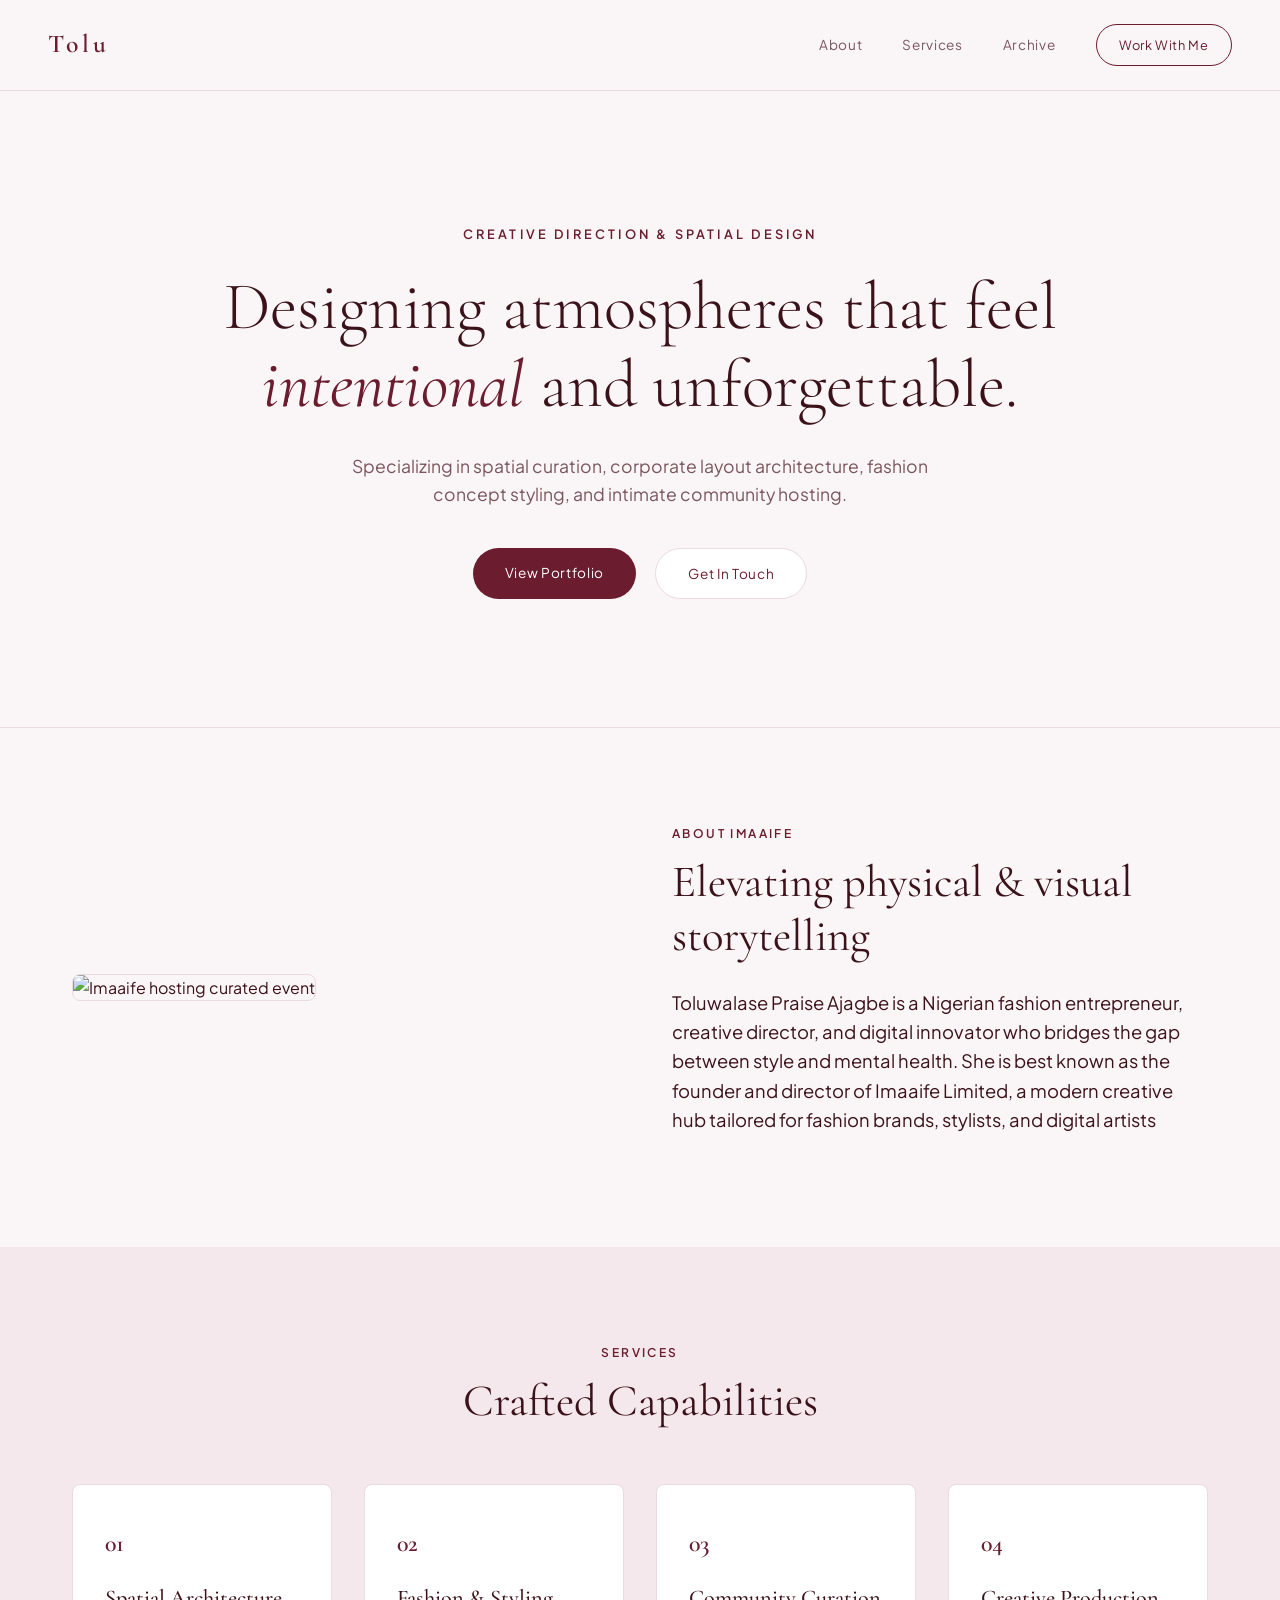
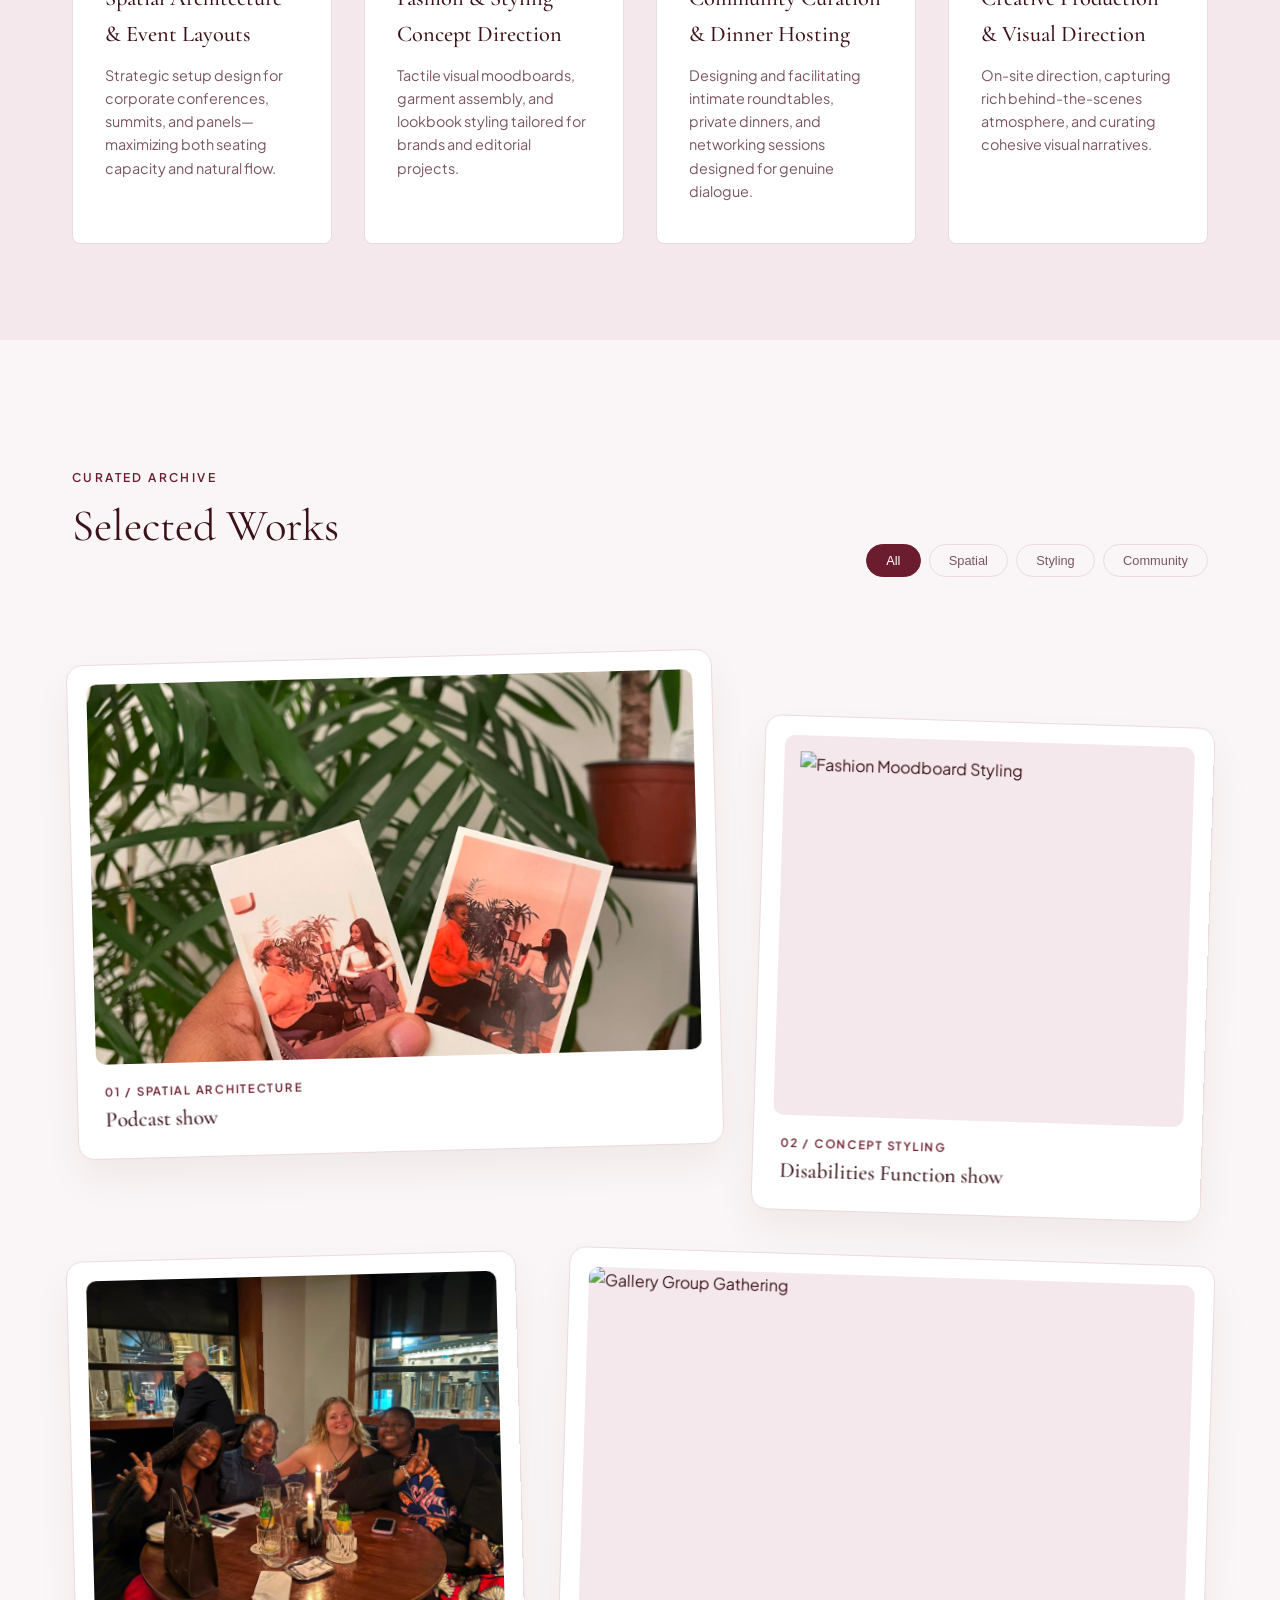
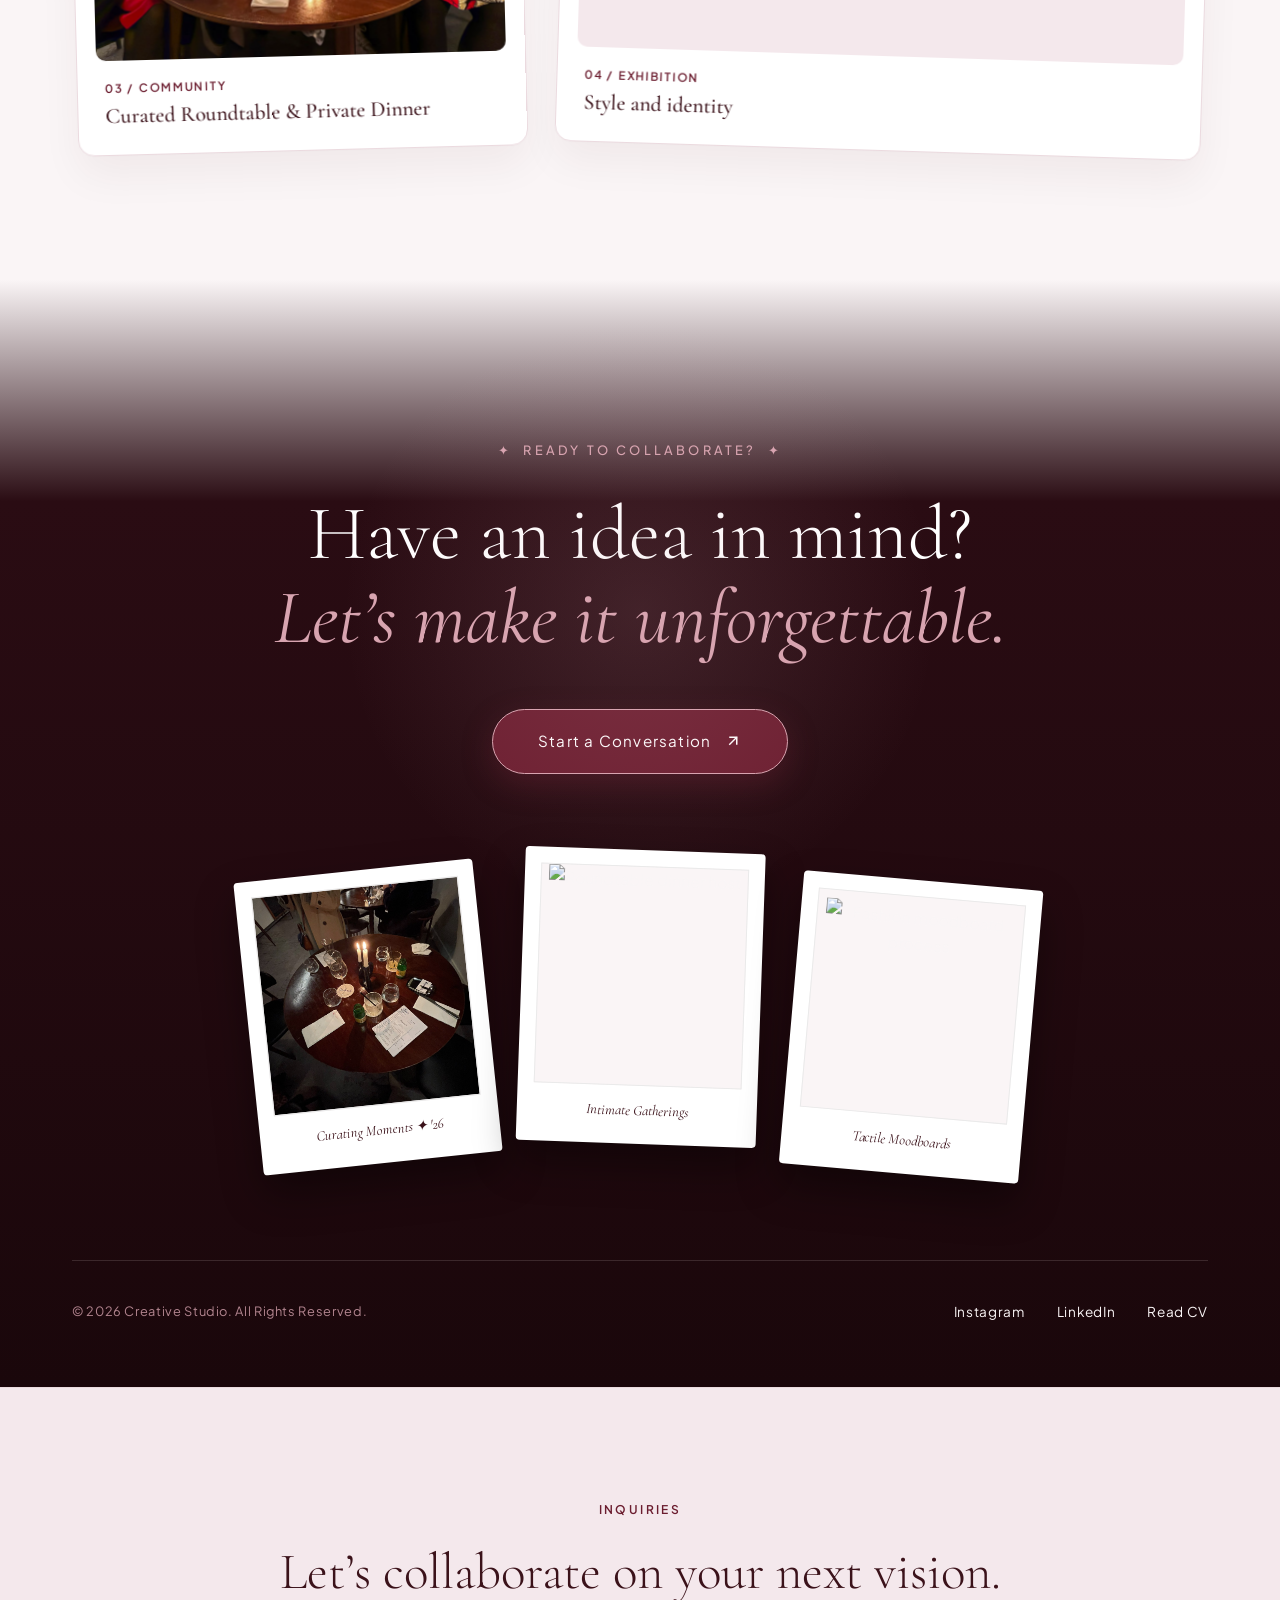
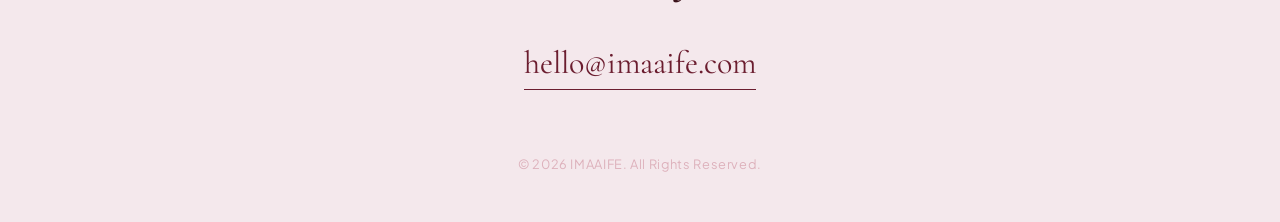
==== index.html @ 476db1e3 "Rename index.html.html to index.html" ====
<!DOCTYPE html>
<html lang="en">
<head>
  <meta charset="UTF-8">
  <meta name="viewport" content="width=device-width, initial-scale=1.0">
  <title>Tolu — Creative Direction & Spatial Experiences</title>
  <link rel="stylesheet" href="tolu.css">
  <link rel="preconnect" href="https://fonts.googleapis.com">
  <link rel="preconnect" href="https://fonts.gstatic.com" crossorigin>
  <link href="https://fonts.googleapis.com/css2?family=Cormorant+Garamond:ital,wght@0,300;0,400;0,500;0,600;1,400&family=Plus+Jakarta+Sans:wght@300;400;500;600&display=swap" rel="stylesheet">
</head>
<body>

  <!-- NAVIGATION -->
  <nav class="navbar">
    <a href="#" class="brand">Tolu</a>
    <div class="nav-right">
      <a href="#about" class="nav-link">About</a>
      <a href="#services" class="nav-link">Services</a>
      <a href="#portfolio" class="nav-link">Archive</a>
      <a href="#contact" class="nav-cta">Work With Me</a>
    </div>
  </nav>

  <!-- 1. HERO SECTION -->
  <header class="hero">
    <div class="hero-container">
      <span class="hero-subtitle">Creative Direction & Spatial Design</span>
      <h1 class="hero-title">Designing atmospheres that feel <em>intentional</em> and unforgettable.</h1>
      <p class="hero-description">Specializing in spatial curation, corporate layout architecture, fashion concept styling, and intimate community hosting.</p>
      <div class="hero-actions">
        <a href="#portfolio" class="btn-primary">View Portfolio</a>
        <a href="#contact" class="btn-secondary">Get In Touch</a>
      </div>
    </div>
  </header>

  <!-- 2. ABOUT SECTION -->
  <section class="about-section" id="about">
    <div class="container grid-2col">
      <div class="about-media">
        <div class="image-wrapper">
          <img src="AOU_0216.jpeg" alt="Imaaife hosting curated event">
        </div>
      </div>
      <div class="about-content">
        <span class="section-tag">About Imaaife</span>
        <h2 class="section-title">Elevating physical & visual storytelling</h2>
        <p class="lead-p">Toluwalase Praise Ajagbe is a Nigerian fashion entrepreneur, creative director, and digital innovator who bridges the gap between style and mental health. She is best known as the founder and director of Imaaife Limited, a modern creative hub tailored for fashion brands, stylists, and digital artists</p>

      </div>
    </div>
  </section>

  <!-- 3. SERVICES SECTION -->
  <section class="services-section" id="services">
    <div class="container">
      <span class="section-tag center">Services</span>
      <h2 class="section-title center">Crafted Capabilities</h2>
      
      <div class="services-grid">
        <div class="service-card">
          <span class="service-num">01</span>
          <h3>Spatial Architecture & Event Layouts</h3>
          <p>Strategic setup design for corporate conferences, summits, and panels—maximizing both seating capacity and natural flow.</p>
        </div>

        <div class="service-card">
          <span class="service-num">02</span>
          <h3>Fashion & Styling Concept Direction</h3>
          <p>Tactile visual moodboards, garment assembly, and lookbook styling tailored for brands and editorial projects.</p>
        </div>

        <div class="service-card">
          <span class="service-num">03</span>
          <h3>Community Curation & Dinner Hosting</h3>
          <p>Designing and facilitating intimate roundtables, private dinners, and networking sessions designed for genuine dialogue.</p>
        </div>

        <div class="service-card">
          <span class="service-num">04</span>
          <h3>Creative Production & Visual Direction</h3>
          <p>On-site direction, capturing rich behind-the-scenes atmosphere, and curating cohesive visual narratives.</p>
        </div>
      </div>
    </div>
  </section>

 <!-- 4. FLOATING EDITORIAL GALLERY SECTION -->
  <section class="portfolio-section" id="portfolio">
    <div class="container">
      <div class="portfolio-header">
        <div>
          <span class="section-tag">Curated Archive</span>
          <h2 class="section-title">Selected Works</h2>
        </div>
        <div class="filter-bar">
          <button class="filter-btn active" data-filter="all">All</button>
          <button class="filter-btn" data-filter="spatial">Spatial</button>
          <button class="filter-btn" data-filter="styling">Styling</button>
          <button class="filter-btn" data-filter="community">Community</button>
        </div>
      </div>

      <!-- Floating Gallery Layout -->
      <div class="floating-gallery">
        
        <!-- Item 1: Large Floating Card -->
        <div class="floating-item float-tilt-left" data-category="spatial">
          <div class="floating-card">
            <div class="img-wrapper">
              <img src="WhatsApp Image 2026-07-24 at 23.35.57.jpeg" alt="Spatial Design Conference">
            </div>
            <div class="floating-meta">
              <span class="item-cat">01 / Spatial Architecture</span>
              <h4>Podcast show</h4>
            </div>
          </div>
        </div>

        <!-- Item 2: Staggered Tall Floating Card -->
        <div class="floating-item float-tilt-right offset-down" data-category="styling">
          <div class="floating-card">
            <div class="img-wrapper contain-mode">
              <img src="IMG_9278 (1).png" alt="Fashion Moodboard Styling">
            </div>
            <div class="floating-meta">
              <span class="item-cat">02 / Concept Styling</span>
              <h4>Disabilities Function show</h4>
            </div>
          </div>
        </div>

        <!-- Item 3: Floating Card -->
        <div class="floating-item float-tilt-left" data-category="community">
          <div class="floating-card">
            <div class="img-wrapper">
              <img src="WhatsApp Image 2026-07-24 at 23.40.26 (3).jpeg" alt="Private Dinner Host">
            </div>
            <div class="floating-meta">
              <span class="item-cat">03 / Community</span>
              <h4>Curated Roundtable & Private Dinner</h4>
            </div>
          </div>
        </div>

        <!-- Item 4: Wide Offset Card -->
        <div class="floating-item float-tilt-right wide-item" data-category="community">
          <div class="floating-card">
            <div class="img-wrapper">
              <img src="IMG_7503.png" alt="Gallery Group Gathering">
            </div>
            <div class="floating-meta">
              <span class="item-cat">04 / Exhibition</span>
              <h4>Style and identity</h4>
            </div>
          </div>
        </div>

        

      </div>
    </div>
  </section>

  </section>

  <!-- 5. FINAL SURPRISE: DRAMATIC EDITORIAL FOOTER & INTERACTIVE SNAPSHOTS -->
  <section class="final-impact-section" id="contact">
    <div class="container">
      
      <!-- Top Decorative Tag -->
      <div class="final-tag">
        <span class="sparkle">✦</span> Ready to Collaborate? <span class="sparkle">✦</span>
      </div>

      <!-- Giant Editorial Headline -->
      <h2 class="final-headline">
        Have an idea in mind? <br>
        <em>Let’s make it unforgettable.</em>
      </h2>

      <!-- Magnetic CTA Button -->
      <div class="cta-wrapper">
        <a href="mailto:imaaife.com" class="btn-magnetic">
          <span>Start a Conversation</span>
          <svg width="18" height="18" viewBox="0 0 24 24" fill="none" stroke="currentColor" stroke-width="2">
            <line x1="7" y1="17" x2="17" y2="7"></line>
            <polyline points="7 7 17 7 17 17"></polyline>
          </svg>
        </a>
      </div>

      <!-- Floating Polaroid Strip Visuals -->
      <div class="polaroid-strip">
        
        <div class="polaroid-card tilt-left">
          <div class="polaroid-img">
            <img src="WhatsApp Image 2026-07-24 at 23.40.26.jpeg" alt="Behind the scenes gallery">
          </div>
          <p class="polaroid-caption">Curating Moments ✦ '26</p>
        </div>

        <div class="polaroid-card tilt-center float-offset">
          <div class="polaroid-img">
            <img src="WhatsApp Image 2026-07-24 at 23.40.26 (4).jpeg" alt="Roundtable dinner host">
          </div>
          <p class="polaroid-caption">Intimate Gatherings</p>
        </div>

        <div class="polaroid-card tilt-right">
          <div class="polaroid-img contain-fit">
            <img src="WhatsApp Image 2026-07-24 at 23.40.26 (1).jpeg" alt="Fashion moodboard process">
          </div>
          <p class="polaroid-caption">Tactile Moodboards</p>
        </div>

      </div>

      <!-- Footer Bottom Sub-Bar -->
      <div class="footer-bottom">
        <p class="footer-copy">&copy; 2026 Creative Studio. All Rights Reserved.</p>
        <div class="footer-links">
          <a href="#">Instagram</a>
          <a href="#">LinkedIn</a>
          <a href="#">Read CV</a>
        </div>
      </div>

    </div>
  </section>

  <!-- FOOTER -->
  <footer class="footer" id="contact">
    <div class="container footer-box">
      <span class="section-tag center">Inquiries</span>
      <h2 class="footer-title">Let’s collaborate on your next vision.</h2>
      <a href="mailto:hello@imaaife.com" class="footer-email">hello@imaaife.com</a>
      <p class="footer-copy">© 2026 IMAAIFE. All Rights Reserved.</p>
    </div>
  </footer>

  <script>
    const filterBtns = document.querySelectorAll('.filter-btn');
    const items = document.querySelectorAll('.portfolio-item');

    filterBtns.forEach(btn => {
      btn.addEventListener('click', () => {
        filterBtns.forEach(b => b.classList.remove('active'));
        btn.classList.add('active');
        const cat = btn.getAttribute('data-filter');

        items.forEach(item => {
          if (cat === 'all' || item.getAttribute('data-category') === cat) {
            item.style.display = 'block';
          } else {
            item.style.display = 'none';
          }
        });
      });
    });
  </script>
</body>
</html>
---- tolu.css ----
/* ==========================================================================
   ELEGANT EDITORIAL STYLING — BURGUNDY & PINK PALETTE
   ========================================================================== */
:root {
  --font-serif: 'Cormorant Garamond', Georgia, serif;
  --font-sans: 'Plus Jakarta Sans', -apple-system, sans-serif;

  /* Color Palette Updates */
  --bg-main: #FAF5F6;         /* Soft Creamy Blush Tint */
  --bg-card: #FFFFFF;         /* Crisp White Card Background */
  --text-dark: #3B121A;       /* Deep Burgundy-Charcoal for readable text */
  --text-muted: #7A5660;      /* Soft Rose-Grey Muted Text */
  
  --accent-burgundy: #6B1D2F;  /* Deep Rich Burgundy */
  --accent-pink: #D8A4B0;      /* Soft Elegant Rose Pink */
  --accent-pink-soft: #F4E8EC; /* Gentle Pink Highlight */
  --border-color: #EBDADF;     /* Subtle Pinkish Border */

  --transition: all 0.3s ease;
}

*, *::before, *::after {
  box-sizing: border-box;
  margin: 0;
  padding: 0;
}

html {
  scroll-behavior: smooth;
}

body {
  background-color: var(--bg-main);
  color: var(--text-dark);
  font-family: var(--font-sans);
  font-weight: 400;
  line-height: 1.6;
}

.container {
  max-width: 1200px;
  margin: 0 auto;
  padding: 0 2rem;
}

/* NAVIGATION */
.navbar {
  position: fixed;
  top: 0;
  width: 100%;
  background: rgba(250, 245, 246, 0.92);
  backdrop-filter: blur(12px);
  border-bottom: 1px solid var(--border-color);
  padding: 1.5rem 3rem;
  display: flex;
  justify-content: space-between;
  align-items: center;
  z-index: 100;
}

.brand {
  font-family: var(--font-serif);
  font-size: 1.6rem;
  font-weight: 600;
  letter-spacing: 0.15em;
  color: var(--accent-burgundy);
  text-decoration: none;
}

.nav-right {
  display: flex;
  align-items: center;
  gap: 2.5rem;
}

.nav-link {
  font-size: 0.85rem;
  color: var(--text-muted);
  text-decoration: none;
  letter-spacing: 0.05em;
  transition: var(--transition);
}

.nav-link:hover {
  color: var(--accent-burgundy);
}

.nav-cta {
  font-size: 0.8rem;
  padding: 0.6rem 1.4rem;
  border: 1px solid var(--accent-burgundy);
  border-radius: 40px;
  color: var(--accent-burgundy);
  text-decoration: none;
  letter-spacing: 0.05em;
  transition: var(--transition);
}

.nav-cta:hover {
  background: var(--accent-burgundy);
  color: #fff;
}

/* HERO SECTION */
.hero {
  padding: 14rem 2rem 8rem;
  text-align: center;
}

.hero-container {
  max-width: 850px;
  margin: 0 auto;
}

.hero-subtitle {
  font-size: 0.8rem;
  text-transform: uppercase;
  letter-spacing: 0.25em;
  color: var(--accent-burgundy);
  display: block;
  margin-bottom: 1.5rem;
  font-weight: 600;
}

.hero-title {
  font-family: var(--font-serif);
  font-size: clamp(2.5rem, 5.5vw, 4.2rem);
  font-weight: 300;
  line-height: 1.15;
  color: var(--text-dark);
  margin-bottom: 1.8rem;
}

.hero-title em {
  font-style: italic;
  font-weight: 400;
  color: var(--accent-burgundy);
}

.hero-description {
  font-size: 1.1rem;
  color: var(--text-muted);
  max-width: 600px;
  margin: 0 auto 2.5rem;
}

.hero-actions {
  display: flex;
  justify-content: center;
  gap: 1.2rem;
}

.btn-primary {
  background: var(--accent-burgundy);
  color: #fff;
  padding: 0.85rem 2rem;
  border-radius: 40px;
  text-decoration: none;
  font-size: 0.85rem;
  letter-spacing: 0.05em;
  transition: var(--transition);
}

.btn-primary:hover {
  background: #4A121F;
}

.btn-secondary {
  border: 1px solid var(--border-color);
  background: #fff;
  color: var(--accent-burgundy);
  padding: 0.85rem 2rem;
  border-radius: 40px;
  text-decoration: none;
  font-size: 0.85rem;
  letter-spacing: 0.05em;
  transition: var(--transition);
}

.btn-secondary:hover {
  border-color: var(--accent-burgundy);
}

/* ABOUT SECTION */
.about-section {
  padding: 6rem 0;
  border-top: 1px solid var(--border-color);
}

.grid-2col {
  display: grid;
  grid-template-columns: 1fr 1fr;
  gap: 4rem;
  align-items: center;
}

.image-wrapper img {
  width: 100%;
  height: 520px;
  object-fit: cover;
  border-radius: 8px;
  border: 1px solid var(--border-color);
}

.section-tag {
  font-size: 0.75rem;
  text-transform: uppercase;
  letter-spacing: 0.2em;
  color: var(--accent-burgundy);
  display: block;
  margin-bottom: 0.8rem;
  font-weight: 600;
}

.section-tag.center { text-align: center; }

.section-title {
  font-family: var(--font-serif);
  font-size: clamp(2rem, 3.5vw, 3rem);
  font-weight: 400;
  line-height: 1.2;
  margin-bottom: 1.5rem;
  color: var(--text-dark);
}

.section-title.center { text-align: center; }

.lead-p {
  font-size: 1.15rem;
  color: var(--text-dark);
  margin-bottom: 1rem;
}

.body-p {
  color: var(--text-muted);
  font-size: 0.95rem;
}

/* SERVICES SECTION */
.services-section {
  padding: 6rem 0;
  background: var(--accent-pink-soft);
}

.services-grid {
  display: grid;
  grid-template-columns: repeat(auto-fit, minmax(260px, 1fr));
  gap: 2rem;
  margin-top: 3.5rem;
}

.service-card {
  background: var(--bg-card);
  padding: 2.5rem 2rem;
  border-radius: 8px;
  border: 1px solid var(--border-color);
  transition: var(--transition);
}

.service-card:hover {
  transform: translateY(-5px);
  border-color: var(--accent-pink);
  box-shadow: 0 15px 30px rgba(107, 29, 47, 0.05);
}

.service-num {
  font-family: var(--font-serif);
  font-size: 1.5rem;
  color: var(--accent-burgundy);
  display: block;
  margin-bottom: 1rem;
  font-weight: 600;
}

.service-card h3 {
  font-family: var(--font-serif);
  font-size: 1.4rem;
  font-weight: 500;
  margin-bottom: 0.8rem;
  color: var(--text-dark);
}

.service-card p {
  font-size: 0.9rem;
  color: var(--text-muted);
}

/* PORTFOLIO SECTION */
.portfolio-section {
  padding: 7rem 0;
}

.portfolio-header {
  display: flex;
  justify-content: space-between;
  align-items: flex-end;
  margin-bottom: 3.5rem;
}

.filter-bar {
  display: flex;
  gap: 0.5rem;
}

.filter-btn {
  background: transparent;
  border: 1px solid var(--border-color);
  padding: 0.5rem 1.2rem;
  border-radius: 30px;
  font-size: 0.8rem;
  color: var(--text-muted);
  cursor: pointer;
  transition: var(--transition);
}

.filter-btn.active, .filter-btn:hover {
  background: var(--accent-burgundy);
  color: #fff;
  border-color: var(--accent-burgundy);
}

.portfolio-grid {
  display: grid;
  grid-template-columns: repeat(3, 1fr);
  gap: 2rem;
}

.portfolio-item {
  background: var(--bg-card);
  border-radius: 8px;
  overflow: hidden;
  border: 1px solid var(--border-color);
}

.item-img-box {
  width: 100%;
  height: 320px;
  overflow: hidden;
  background: #FDFDFD;
}

.item-img-box img, .item-img-box video {
  width: 100%;
  height: 100%;
  object-fit: cover;
}

.item-img-box.contain-mode img {
  object-fit: contain;
}

.item-info {
  padding: 1.5rem;
}

.item-cat {
  font-size: 0.7rem;
  text-transform: uppercase;
  letter-spacing: 0.1em;
  color: var(--accent-burgundy);
  font-weight: 600;
  display: block;
  margin-bottom: 0.3rem;
}

.item-info h4 {
  font-family: var(--font-serif);
  font-size: 1.2rem;
  font-weight: 500;
  color: var(--text-dark);
}

/* FOOTER */
.footer {
  padding: 7rem 0 3rem;
  border-top: 1px solid var(--border-color);
  background: var(--accent-pink-soft);
  text-align: center;
}

.footer-title {
  font-family: var(--font-serif);
  font-size: clamp(2rem, 4vw, 3.2rem);
  font-weight: 300;
  margin-bottom: 1.5rem;
  color: var(--text-dark);
}

.footer-email {
  font-family: var(--font-serif);
  font-size: 2rem;
  color: var(--accent-burgundy);
  text-decoration: none;
  border-bottom: 1px solid var(--accent-burgundy);
  display: inline-block;
  margin-bottom: 4rem;
}

.footer-copy {
  font-size: 0.75rem;
  color: var(--text-muted);
  letter-spacing: 0.05em;
}

@media (max-width: 900px) {
  .grid-2col { grid-template-columns: 1fr; }
  .portfolio-grid { grid-template-columns: 1fr; }
  .portfolio-header { flex-direction: column; align-items: flex-start; gap: 1.5rem; }
  .navbar { padding: 1.2rem 1.5rem; }
  .nav-right { display: none; }
}

/* ==========================================================================
   FLOATING EDITORIAL PORTFOLIO STYLING
   ========================================================================== */
.portfolio-section {
  padding: 8rem 0;
  position: relative;
  overflow: hidden;
}

.portfolio-header {
  display: flex;
  justify-content: space-between;
  align-items: flex-end;
  margin-bottom: 5rem;
}

/* Floating Gallery Layout Grid */
.floating-gallery {
  display: grid;
  grid-template-columns: repeat(12, 1fr);
  gap: 2.5rem;
  align-items: start;
}

/* Base Floating Item Positioning */
.floating-item {
  position: relative;
  transition: transform 0.6s cubic-bezier(0.16, 1, 0.3, 1), opacity 0.4s ease;
  will-change: transform;
}

/* Grid Spanning and Offset Trickery */
.floating-item:nth-child(1) { grid-column: span 7; }
.floating-item:nth-child(2) { grid-column: span 5; }
.floating-item:nth-child(3) { grid-column: span 5; }
.floating-item:nth-child(4) { grid-column: span 7; }
.floating-item:nth-child(5) { grid-column: span 6; margin-top: -3rem; }

/* Staggered Vertical Offsets for Asymmetry */
.offset-down {
  margin-top: 4rem;
}

/* Micro-Rotations for Floating Print Feel */
.float-tilt-left {
  transform: rotate(-1.5deg);
}

.float-tilt-right {
  transform: rotate(1.8deg);
}

/* Floating Card Container */
.floating-card {
  background: var(--bg-card);
  padding: 1.2rem;
  border-radius: 16px;
  border: 1px solid var(--border-color);
  box-shadow: 0 20px 40px rgba(59, 18, 26, 0.05),
              0 1px 3px rgba(0, 0, 0, 0.02);
  transition: all 0.5s cubic-bezier(0.16, 1, 0.3, 1);
}

/* Image Wrappers */
.img-wrapper {
  width: 100%;
  height: 380px;
  border-radius: 10px;
  overflow: hidden;
  position: relative;
  background: var(--accent-pink-soft);
}

.img-wrapper img, 
.img-wrapper video {
  width: 100%;
  height: 100%;
  object-fit: cover;
  transition: transform 0.8s cubic-bezier(0.16, 1, 0.3, 1);
}

.img-wrapper.contain-mode img {
  object-fit: contain;
  padding: 1rem;
}

/* Floating Item Hover Effects (The "WOW" Interaction) */
.floating-item:hover {
  z-index: 10;
  transform: rotate(0deg) translateY(-14px) scale(1.02);
}

.floating-item:hover .floating-card {
  box-shadow: 0 30px 60px rgba(107, 29, 47, 0.15),
              0 8px 20px rgba(216, 164, 176, 0.2);
  border-color: var(--accent-pink);
}

.floating-item:hover .img-wrapper img,
.floating-item:hover .img-wrapper video {
  transform: scale(1.06);
}

/* Meta Typography */
.floating-meta {
  padding: 1.2rem 0.5rem 0.4rem;
}

.item-cat {
  font-size: 0.72rem;
  text-transform: uppercase;
  letter-spacing: 0.15em;
  color: var(--accent-burgundy);
  font-weight: 600;
  display: block;
  margin-bottom: 0.3rem;
}

.floating-meta h4 {
  font-family: var(--font-serif);
  font-size: 1.35rem;
  font-weight: 500;
  color: var(--text-dark);
  line-height: 1.2;
}

/* Responsive adjustments */
@media (max-width: 900px) {
  .floating-gallery {
    grid-template-columns: 1fr;
    gap: 3rem;
  }
  .floating-item {
    grid-column: span 1 !important;
    margin-top: 0 !important;
    transform: none !important;
  }
}

/* ==========================================================================
   FINAL SECTION: DRAMATIC DARK BURGUNDY & FLOATING POLAROIDS
   ========================================================================== */
.final-impact-section {
  background: linear-gradient(180deg, var(--bg-main) 0%, #2A0C13 20%, #1A070B 100%);
  color: #FAF5F6;
  padding: 10rem 0 4rem;
  position: relative;
  overflow: hidden;
  text-align: center;
}

/* Glowing Background Accent */
.final-impact-section::before {
  content: '';
  position: absolute;
  top: 30%;
  left: 50%;
  transform: translate(-50%, -50%);
  width: 600px;
  height: 600px;
  background: radial-gradient(circle, rgba(216, 164, 176, 0.15) 0%, rgba(0,0,0,0) 70%);
  pointer-events: none;
}

.final-tag {
  font-size: 0.8rem;
  text-transform: uppercase;
  letter-spacing: 0.25em;
  color: var(--accent-pink);
  margin-bottom: 2rem;
  font-weight: 500;
}

.sparkle {
  color: var(--accent-pink);
  display: inline-block;
  margin: 0 0.4rem;
}

.final-headline {
  font-family: var(--font-serif);
  font-size: clamp(2.5rem, 6vw, 4.8rem);
  font-weight: 300;
  line-height: 1.1;
  max-width: 900px;
  margin: 0 auto 3rem;
  color: #FFF;
}

.final-headline em {
  font-style: italic;
  font-weight: 400;
  color: var(--accent-pink);
}

/* Magnetic Button Styling */
.cta-wrapper {
  margin-bottom: 6rem;
}

.btn-magnetic {
  display: inline-flex;
  align-items: center;
  gap: 0.8rem;
  background: var(--accent-burgundy);
  color: #FFF;
  padding: 1.2rem 2.8rem;
  border-radius: 50px;
  text-decoration: none;
  font-size: 0.95rem;
  letter-spacing: 0.08em;
  border: 1px solid var(--accent-pink);
  box-shadow: 0 10px 30px rgba(107, 29, 47, 0.4);
  transition: all 0.4s cubic-bezier(0.16, 1, 0.3, 1);
}

.btn-magnetic:hover {
  background: #FAF5F6;
  color: var(--accent-burgundy);
  transform: translateY(-5px) scale(1.03);
  box-shadow: 0 20px 40px rgba(216, 164, 176, 0.3);
}

.btn-magnetic svg {
  transition: transform 0.3s ease;
}

.btn-magnetic:hover svg {
  transform: translate(3px, -3px);
}

/* Floating Polaroid Strip */
.polaroid-strip {
  display: flex;
  justify-content: center;
  align-items: center;
  gap: 2rem;
  margin-bottom: 6rem;
  perspective: 1000px;
}

.polaroid-card {
  background: #FFF;
  padding: 1rem 1rem 1.4rem;
  border-radius: 4px;
  box-shadow: 0 20px 40px rgba(0, 0, 0, 0.4);
  width: 240px;
  transition: all 0.5s cubic-bezier(0.16, 1, 0.3, 1);
  cursor: pointer;
}

.polaroid-img {
  width: 100%;
  height: 220px;
  background: #FAF5F6;
  overflow: hidden;
  border: 1px solid #EAEAEA;
}

.polaroid-img img {
  width: 100%;
  height: 100%;
  object-fit: cover;
  filter: grayscale(20%);
  transition: filter 0.4s ease, transform 0.6s ease;
}

.polaroid-img.contain-fit img {
  object-fit: contain;
  padding: 0.5rem;
}

.polaroid-caption {
  font-family: var(--font-serif);
  color: #3B121A;
  font-size: 0.9rem;
  margin-top: 0.8rem;
  font-style: italic;
}

/* Asymmetrical Floating Angles */
.polaroid-card.tilt-left {
  transform: rotate(-6deg) translateY(0);
}

.polaroid-card.tilt-center {
  transform: rotate(2deg) translateY(-20px);
}

.polaroid-card.tilt-right {
  transform: rotate(5deg) translateY(10px);
}

/* Floating Hover Animation */
.polaroid-card:hover {
  transform: rotate(0deg) translateY(-25px) scale(1.1) !important;
  z-index: 10;
  box-shadow: 0 30px 60px rgba(216, 164, 176, 0.25);
}

.polaroid-card:hover .polaroid-img img {
  filter: grayscale(0%);
  transform: scale(1.05);
}

/* Footer Bottom Bar */
.footer-bottom {
  display: flex;
  justify-content: space-between;
  align-items: center;
  border-top: 1px solid rgba(235, 218, 223, 0.15);
  padding-top: 2.5rem;
}

.footer-copy {
  font-size: 0.8rem;
  color: var(--accent-pink);
  opacity: 0.8;
}

.footer-links {
  display: flex;
  gap: 2rem;
}

.footer-links a {
  color: #FAF5F6;
  text-decoration: none;
  font-size: 0.85rem;
  letter-spacing: 0.05em;
  transition: color 0.3s ease;
}

.footer-links a:hover {
  color: var(--accent-pink);
}

@media (max-width: 768px) {
  .polaroid-strip {
    flex-direction: column;
    gap: 2.5rem;
  }
  .polaroid-card {
    transform: none !important;
    width: 80%;
    max-width: 280px;
  }
  .footer-bottom {
    flex-direction: column;
    gap: 1.5rem;
  }
}
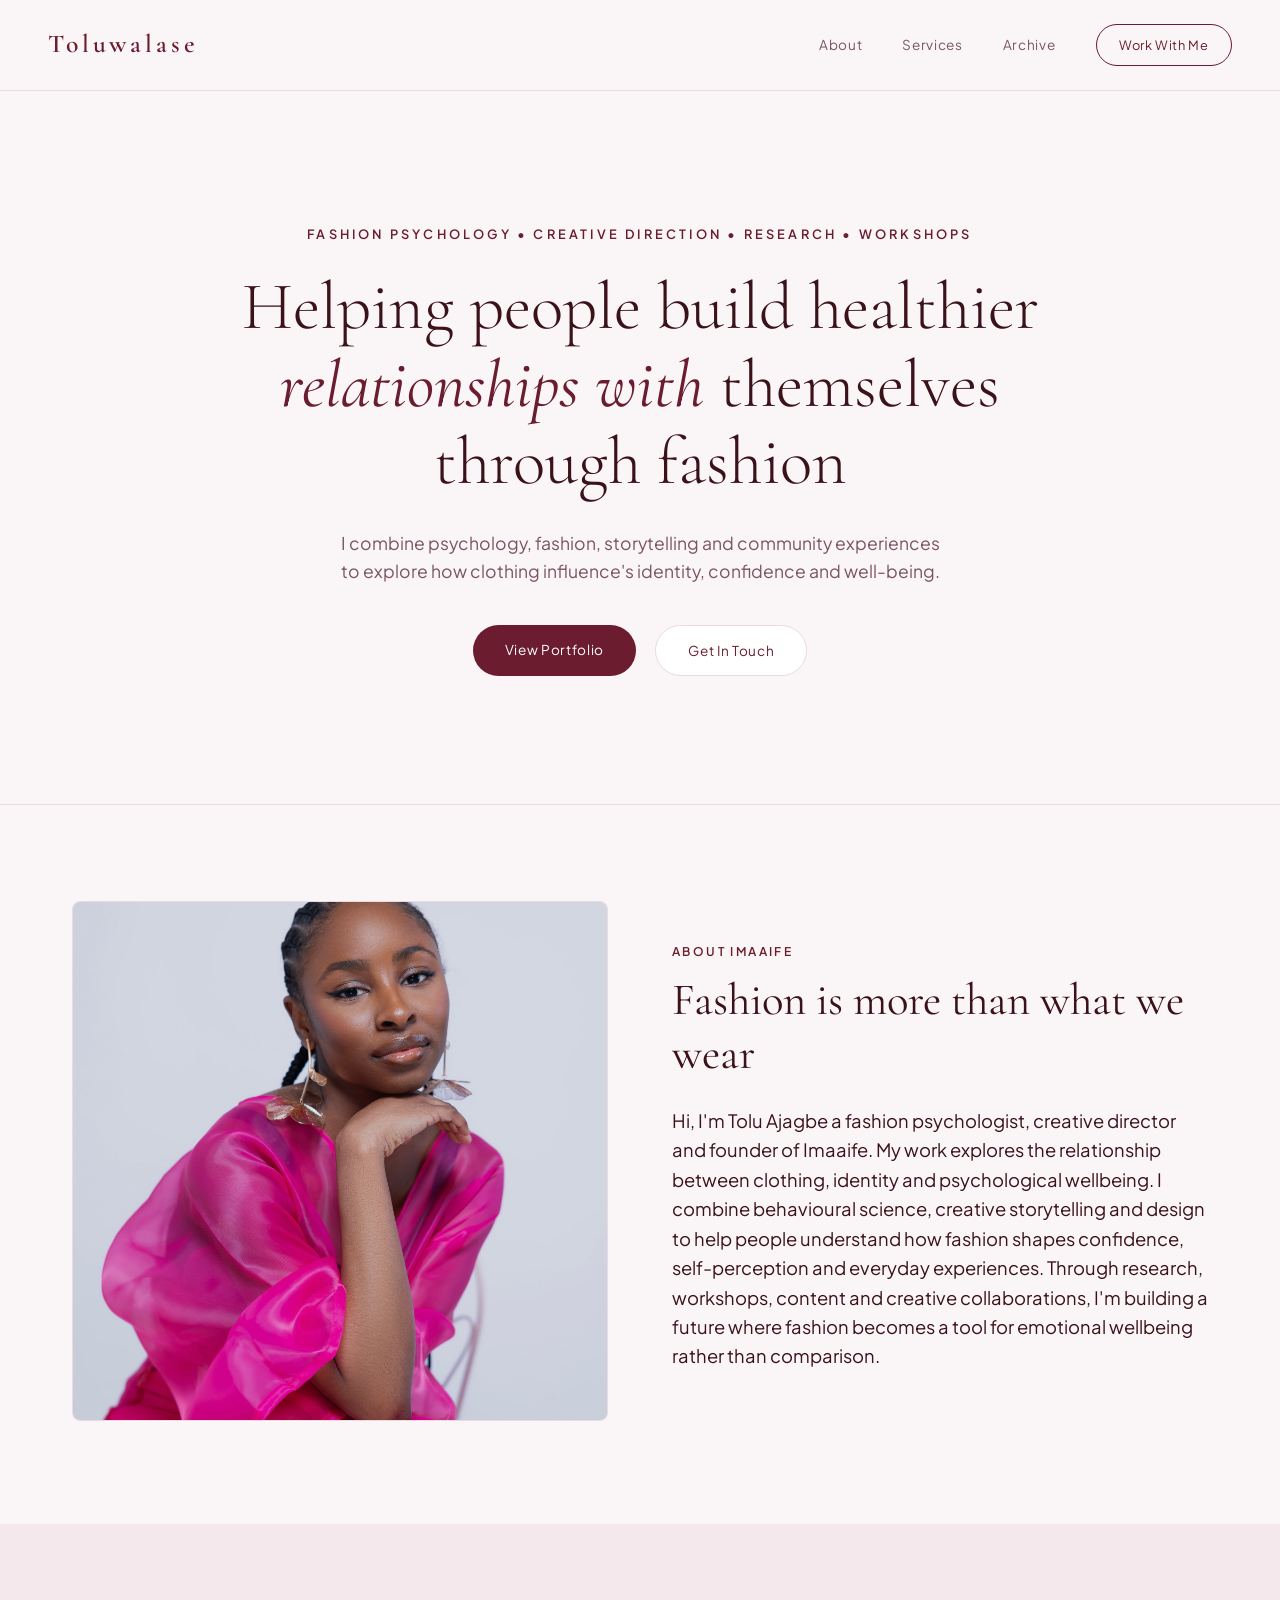
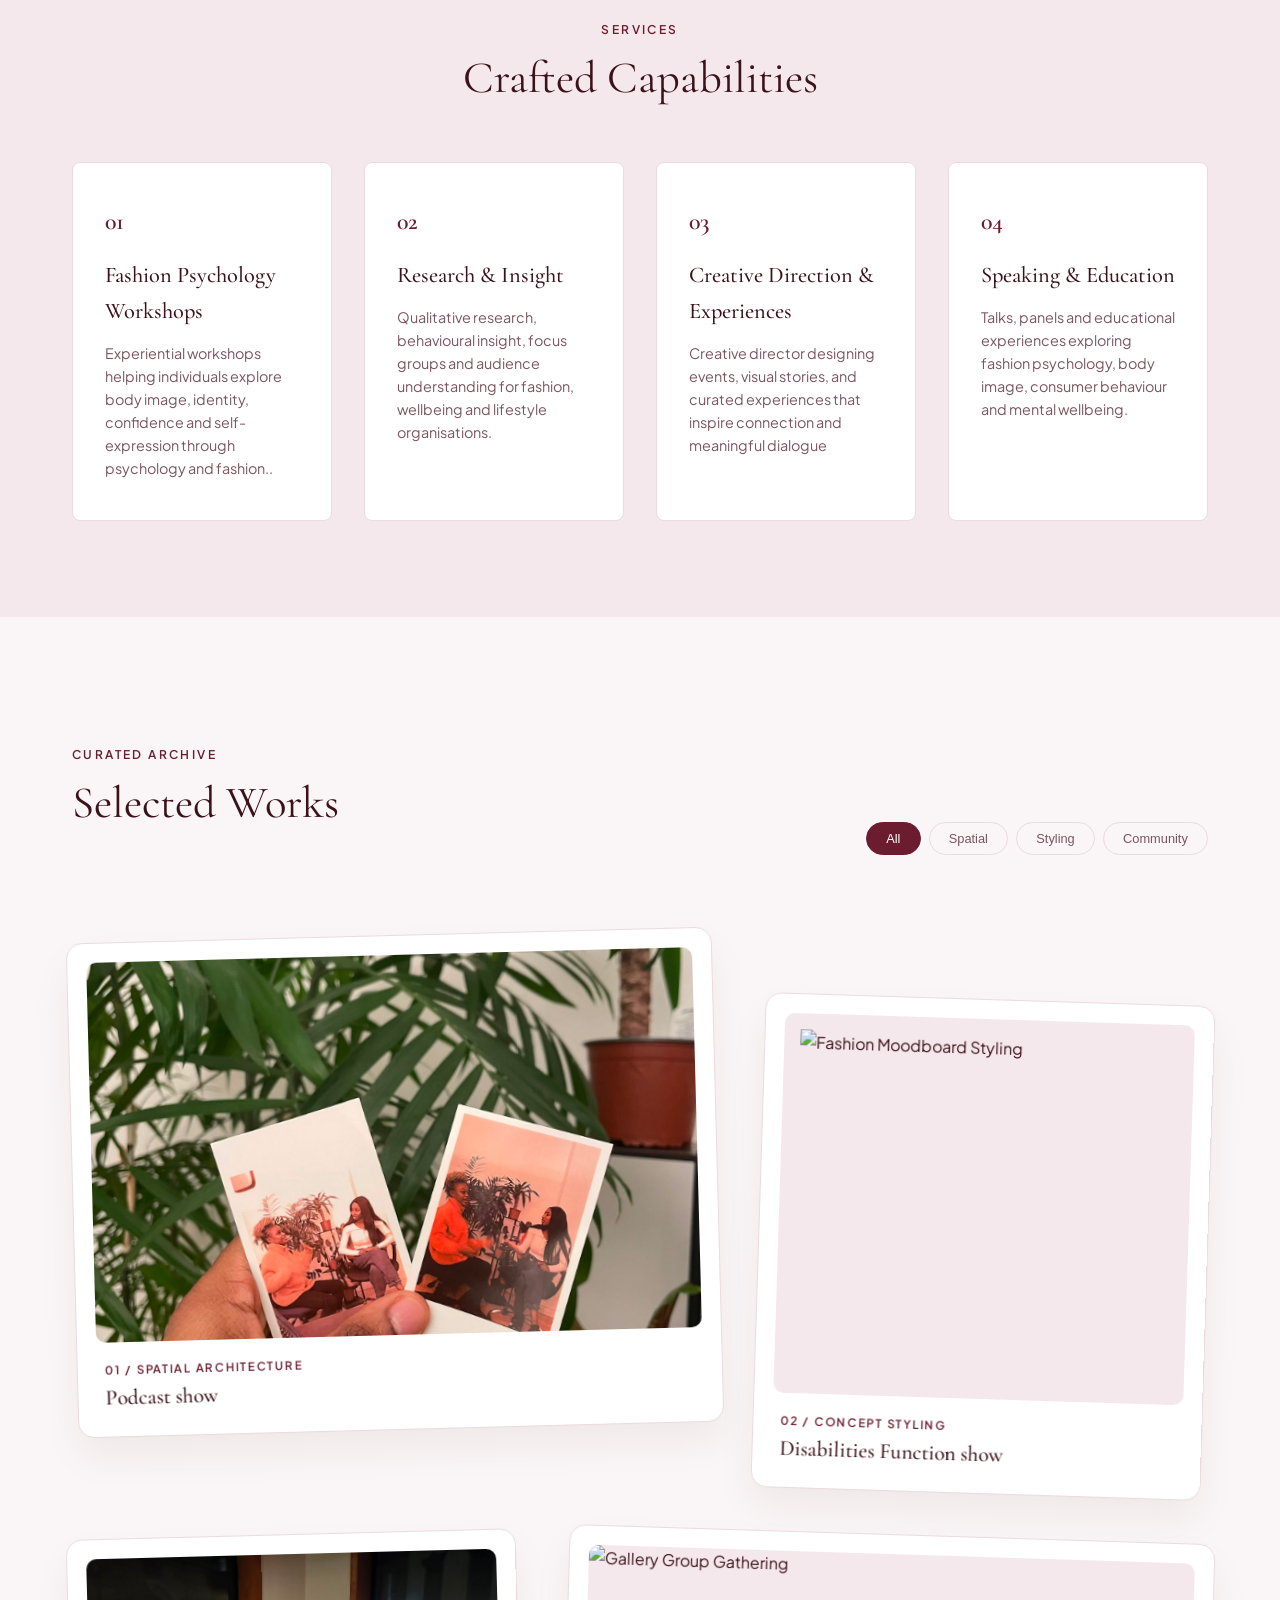
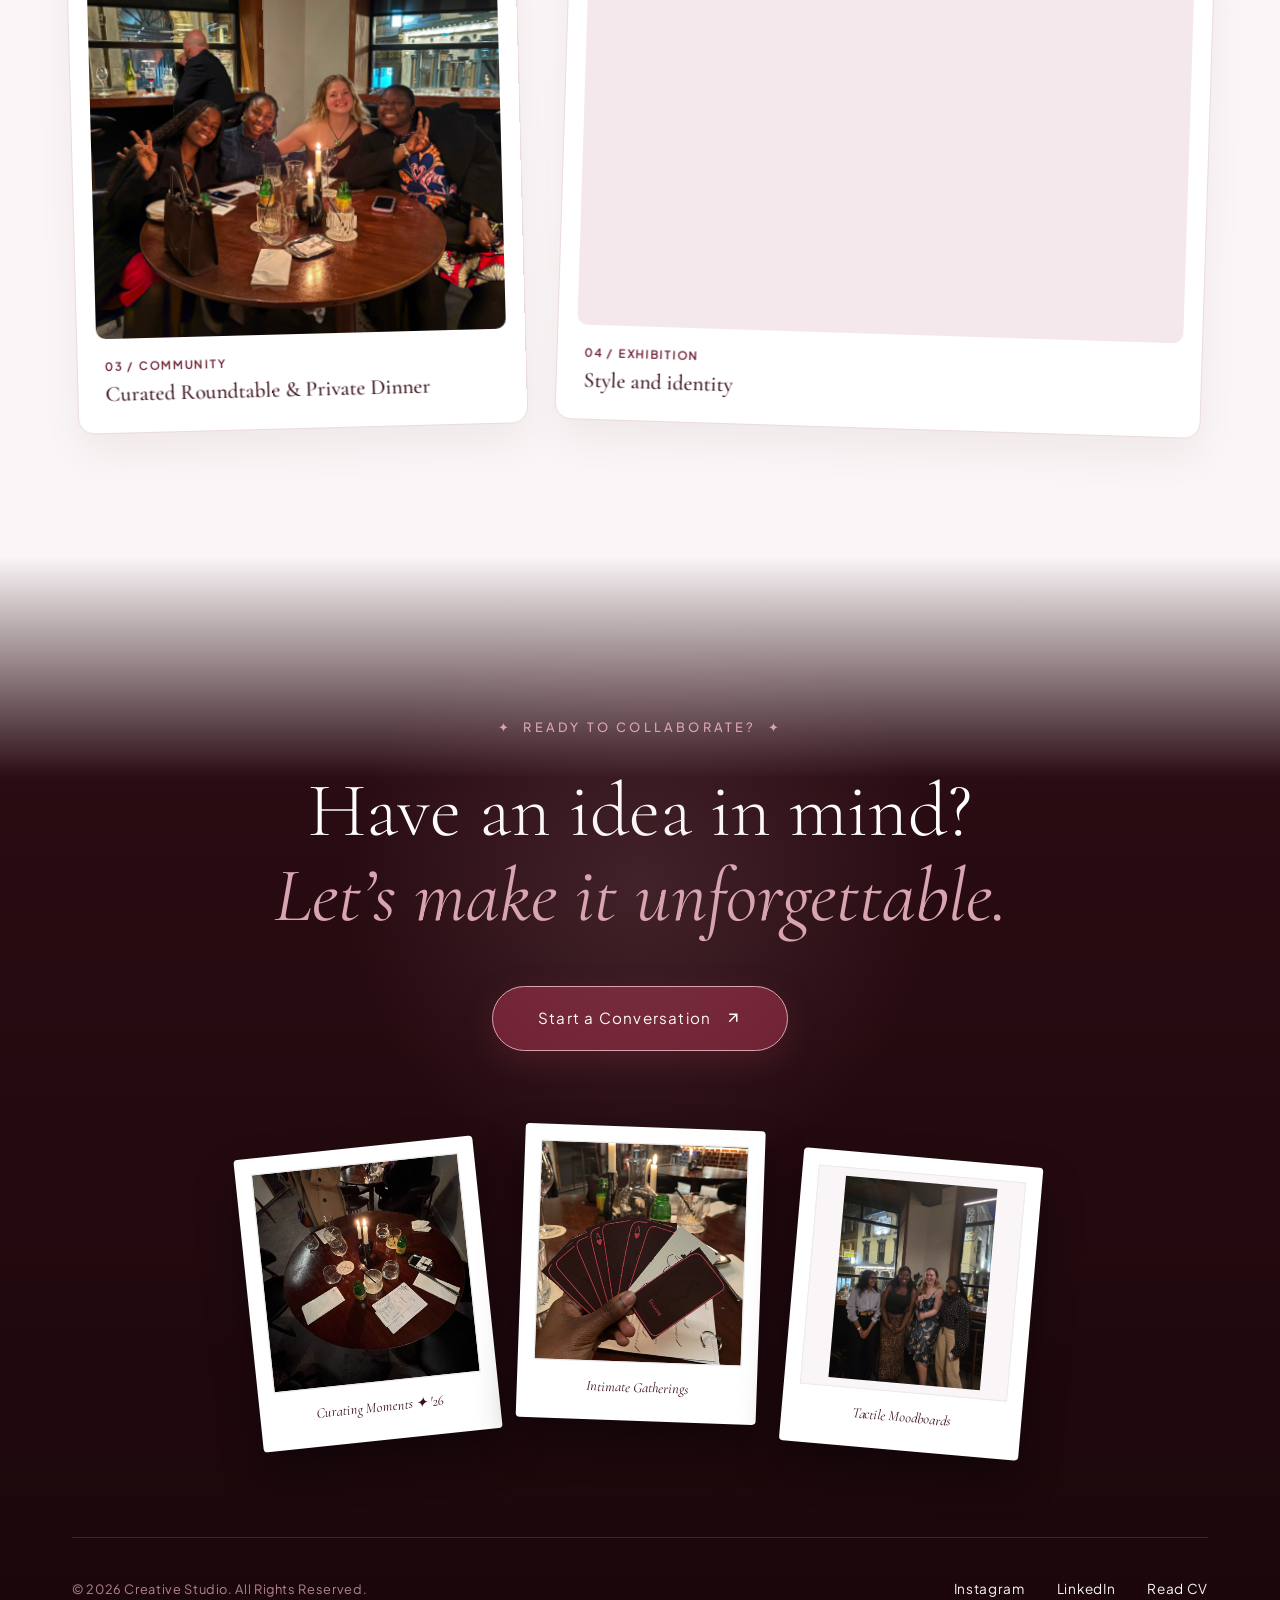
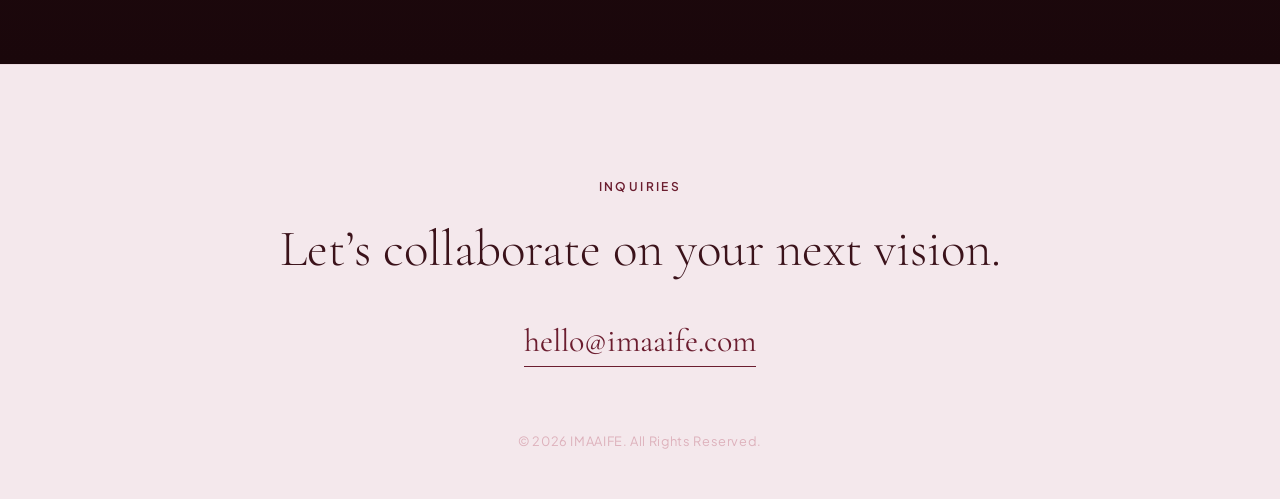
==== commit 1f12e416: "Update index.html" ====
--- a/index.html
+++ b/index.html
@@ -13,7 +13,7 @@
 
   <!-- NAVIGATION -->
   <nav class="navbar">
-    <a href="#" class="brand">Tolu</a>
+    <a href="#" class="brand">Toluwalase</a>
     <div class="nav-right">
       <a href="#about" class="nav-link">About</a>
       <a href="#services" class="nav-link">Services</a>
@@ -25,9 +25,9 @@
   <!-- 1. HERO SECTION -->
   <header class="hero">
     <div class="hero-container">
-      <span class="hero-subtitle">Creative Direction & Spatial Design</span>
-      <h1 class="hero-title">Designing atmospheres that feel <em>intentional</em> and unforgettable.</h1>
-      <p class="hero-description">Specializing in spatial curation, corporate layout architecture, fashion concept styling, and intimate community hosting.</p>
+      <span class="hero-subtitle">Fashion Psychology • Creative Direction • Research • Workshops</span>
+      <h1 class="hero-title">Helping people build healthier <em>relationships with </em> themselves through fashion</h1>
+      <p class="hero-description">I combine psychology, fashion, storytelling and community experiences to explore how clothing influence's identity, confidence and well-being.</p>
       <div class="hero-actions">
         <a href="#portfolio" class="btn-primary">View Portfolio</a>
         <a href="#contact" class="btn-secondary">Get In Touch</a>
@@ -45,9 +45,12 @@
       </div>
       <div class="about-content">
         <span class="section-tag">About Imaaife</span>
-        <h2 class="section-title">Elevating physical & visual storytelling</h2>
-        <p class="lead-p">Toluwalase Praise Ajagbe is a Nigerian fashion entrepreneur, creative director, and digital innovator who bridges the gap between style and mental health. She is best known as the founder and director of Imaaife Limited, a modern creative hub tailored for fashion brands, stylists, and digital artists</p>
-
+        <h2 class="section-title">Fashion is more than what we wear</h2>
+        <p class="lead-p">Hi, I'm Tolu Ajagbe a fashion psychologist, creative director and founder of Imaaife.
+
+My work explores the relationship between clothing, identity and psychological wellbeing. I combine behavioural science, creative storytelling and design to help people understand how fashion shapes confidence, self-perception and everyday experiences.
+
+Through research, workshops, content and creative collaborations, I'm building a future where fashion becomes a tool for emotional wellbeing rather than comparison.
       </div>
     </div>
   </section>
@@ -61,26 +64,27 @@
       <div class="services-grid">
         <div class="service-card">
           <span class="service-num">01</span>
-          <h3>Spatial Architecture & Event Layouts</h3>
-          <p>Strategic setup design for corporate conferences, summits, and panels—maximizing both seating capacity and natural flow.</p>
+          <h3>Fashion Psychology Workshops</h3>
+          <p>
+Experiential workshops helping individuals explore body image, identity, confidence and self-expression through psychology and fashion..</p>
         </div>
 
         <div class="service-card">
           <span class="service-num">02</span>
-          <h3>Fashion & Styling Concept Direction</h3>
-          <p>Tactile visual moodboards, garment assembly, and lookbook styling tailored for brands and editorial projects.</p>
+          <h3>Research & Insight</h3>
+          <p>Qualitative research, behavioural insight, focus groups and audience understanding for fashion, wellbeing and lifestyle organisations.</p>
         </div>
 
         <div class="service-card">
           <span class="service-num">03</span>
-          <h3>Community Curation & Dinner Hosting</h3>
-          <p>Designing and facilitating intimate roundtables, private dinners, and networking sessions designed for genuine dialogue.</p>
+          <h3>Creative Direction & Experiences</h3>
+    <p>Creative director designing events, visual stories, and curated experiences that inspire connection and meaningful dialogue</p>
         </div>
 
         <div class="service-card">
           <span class="service-num">04</span>
-          <h3>Creative Production & Visual Direction</h3>
-          <p>On-site direction, capturing rich behind-the-scenes atmosphere, and curating cohesive visual narratives.</p>
+          <h3>Speaking & Education</h3>
+          <p>Talks, panels and educational experiences exploring fashion psychology, body image, consumer behaviour and mental wellbeing.</p>
         </div>
       </div>
     </div>
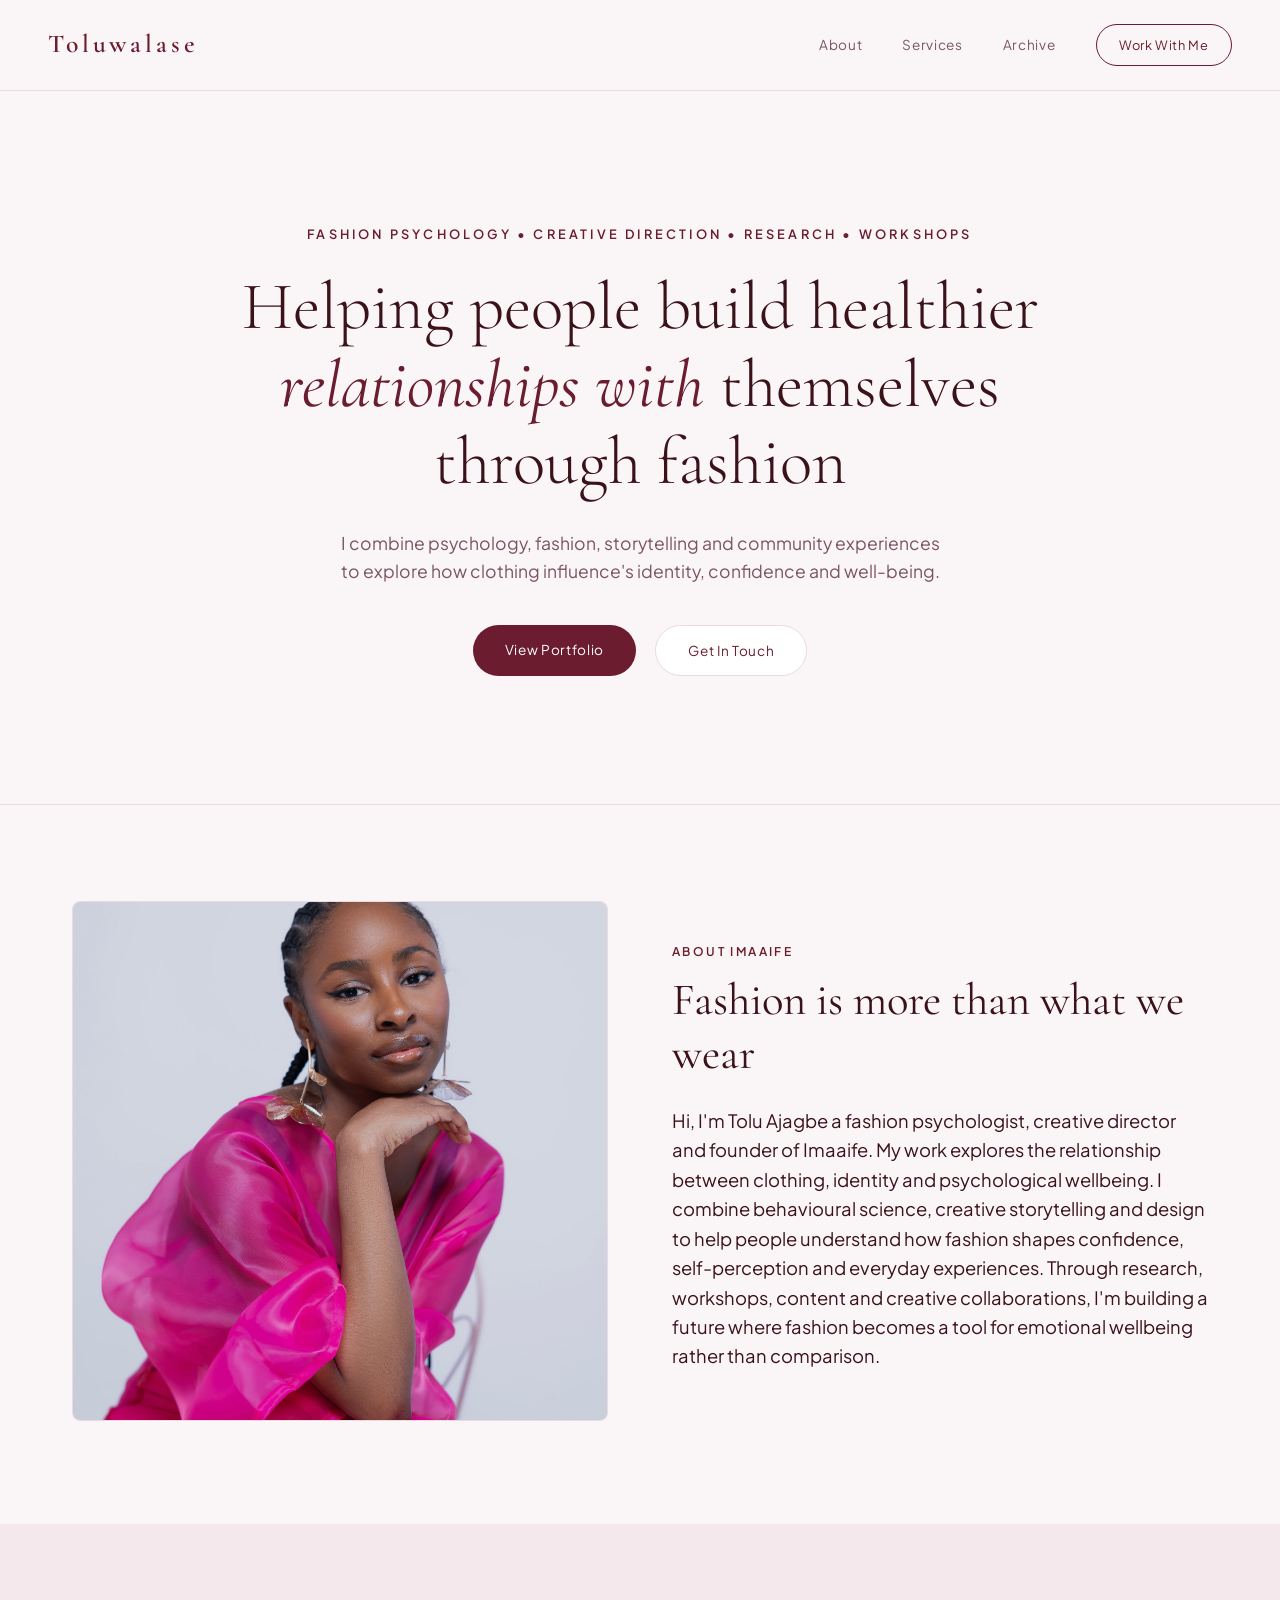
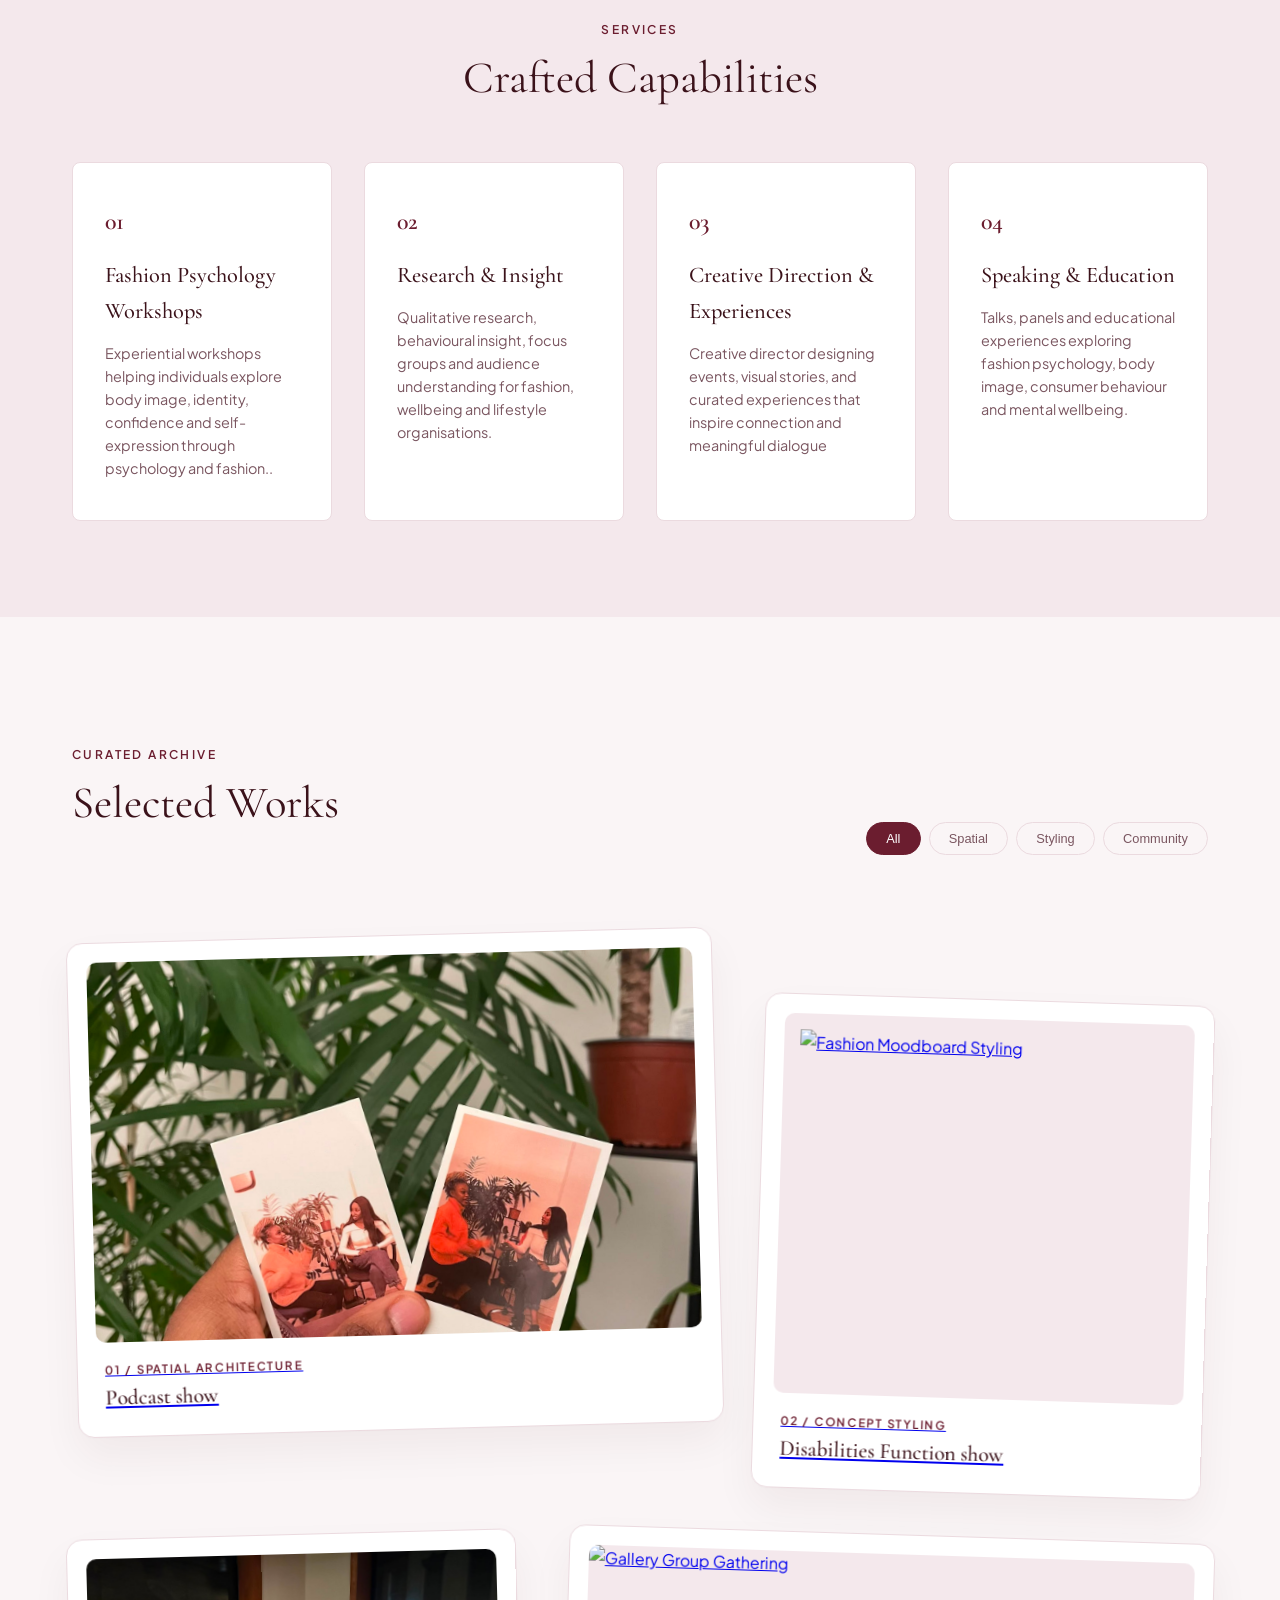
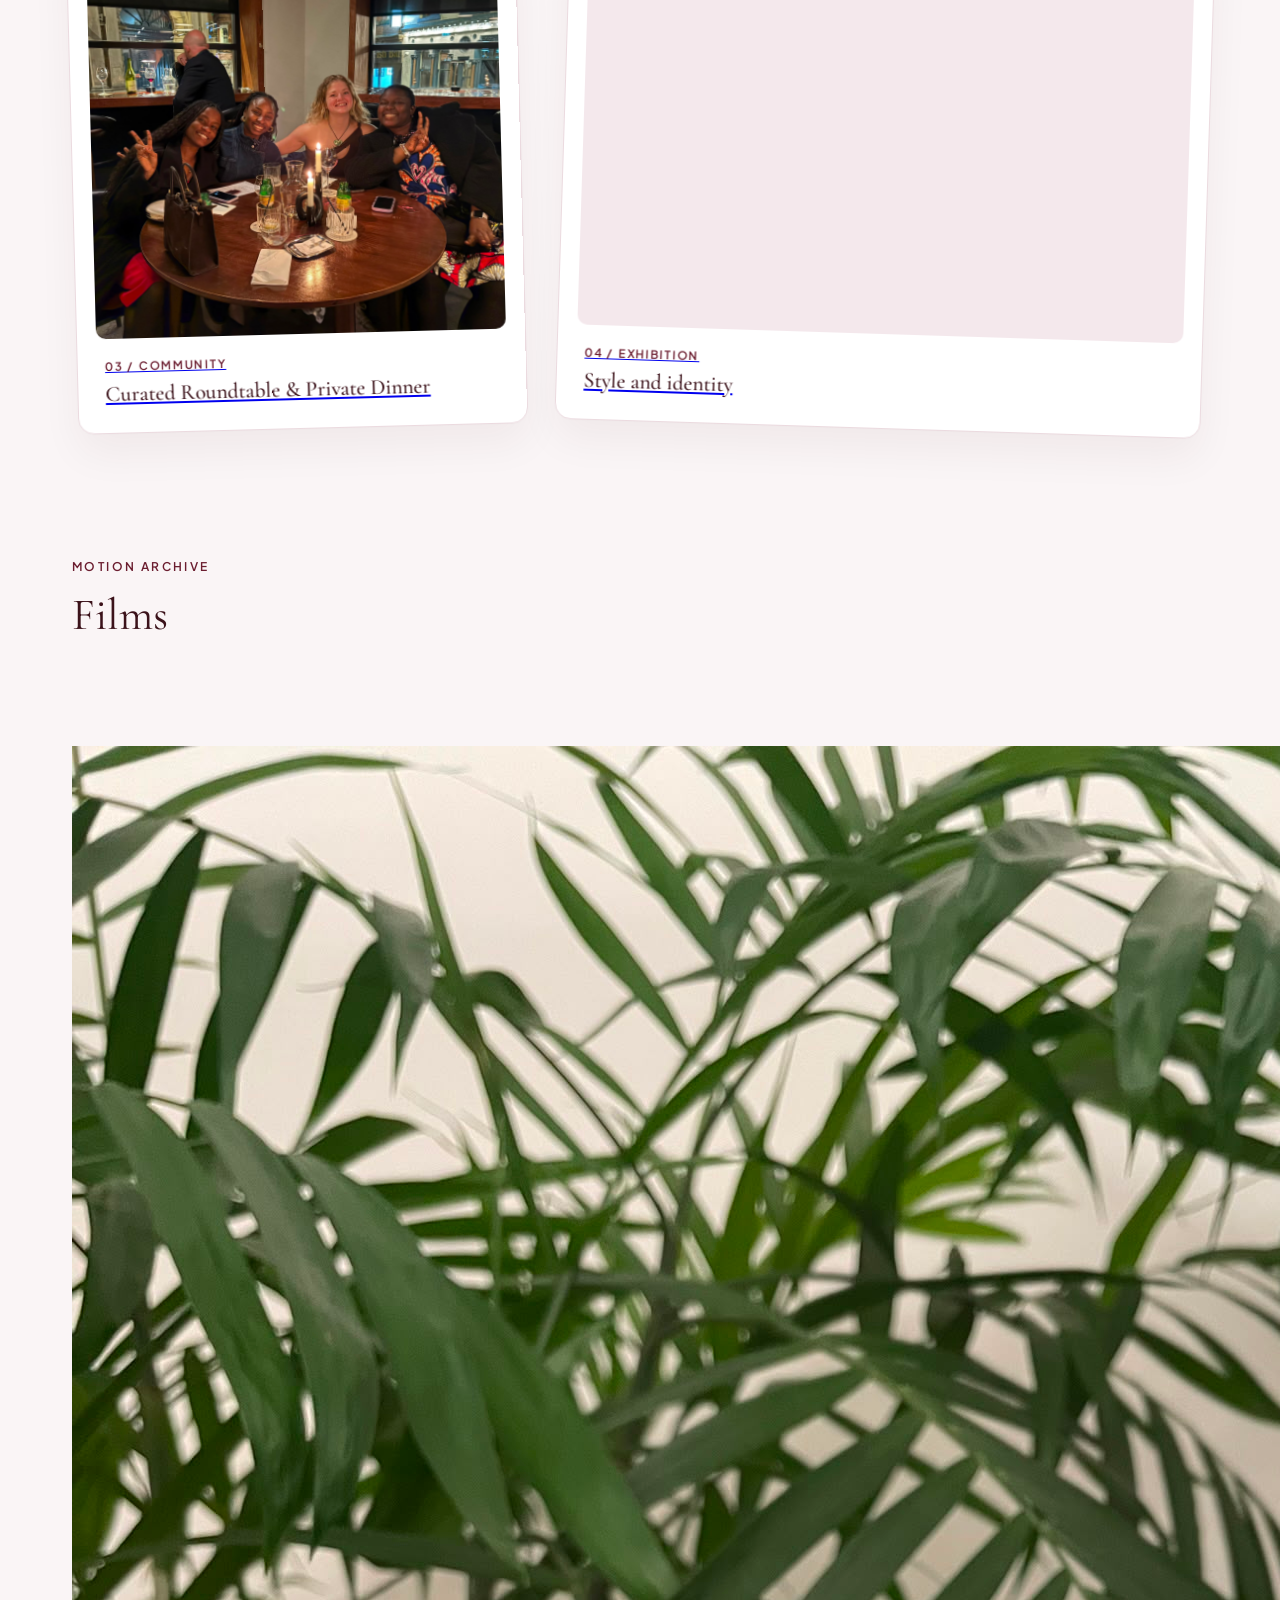
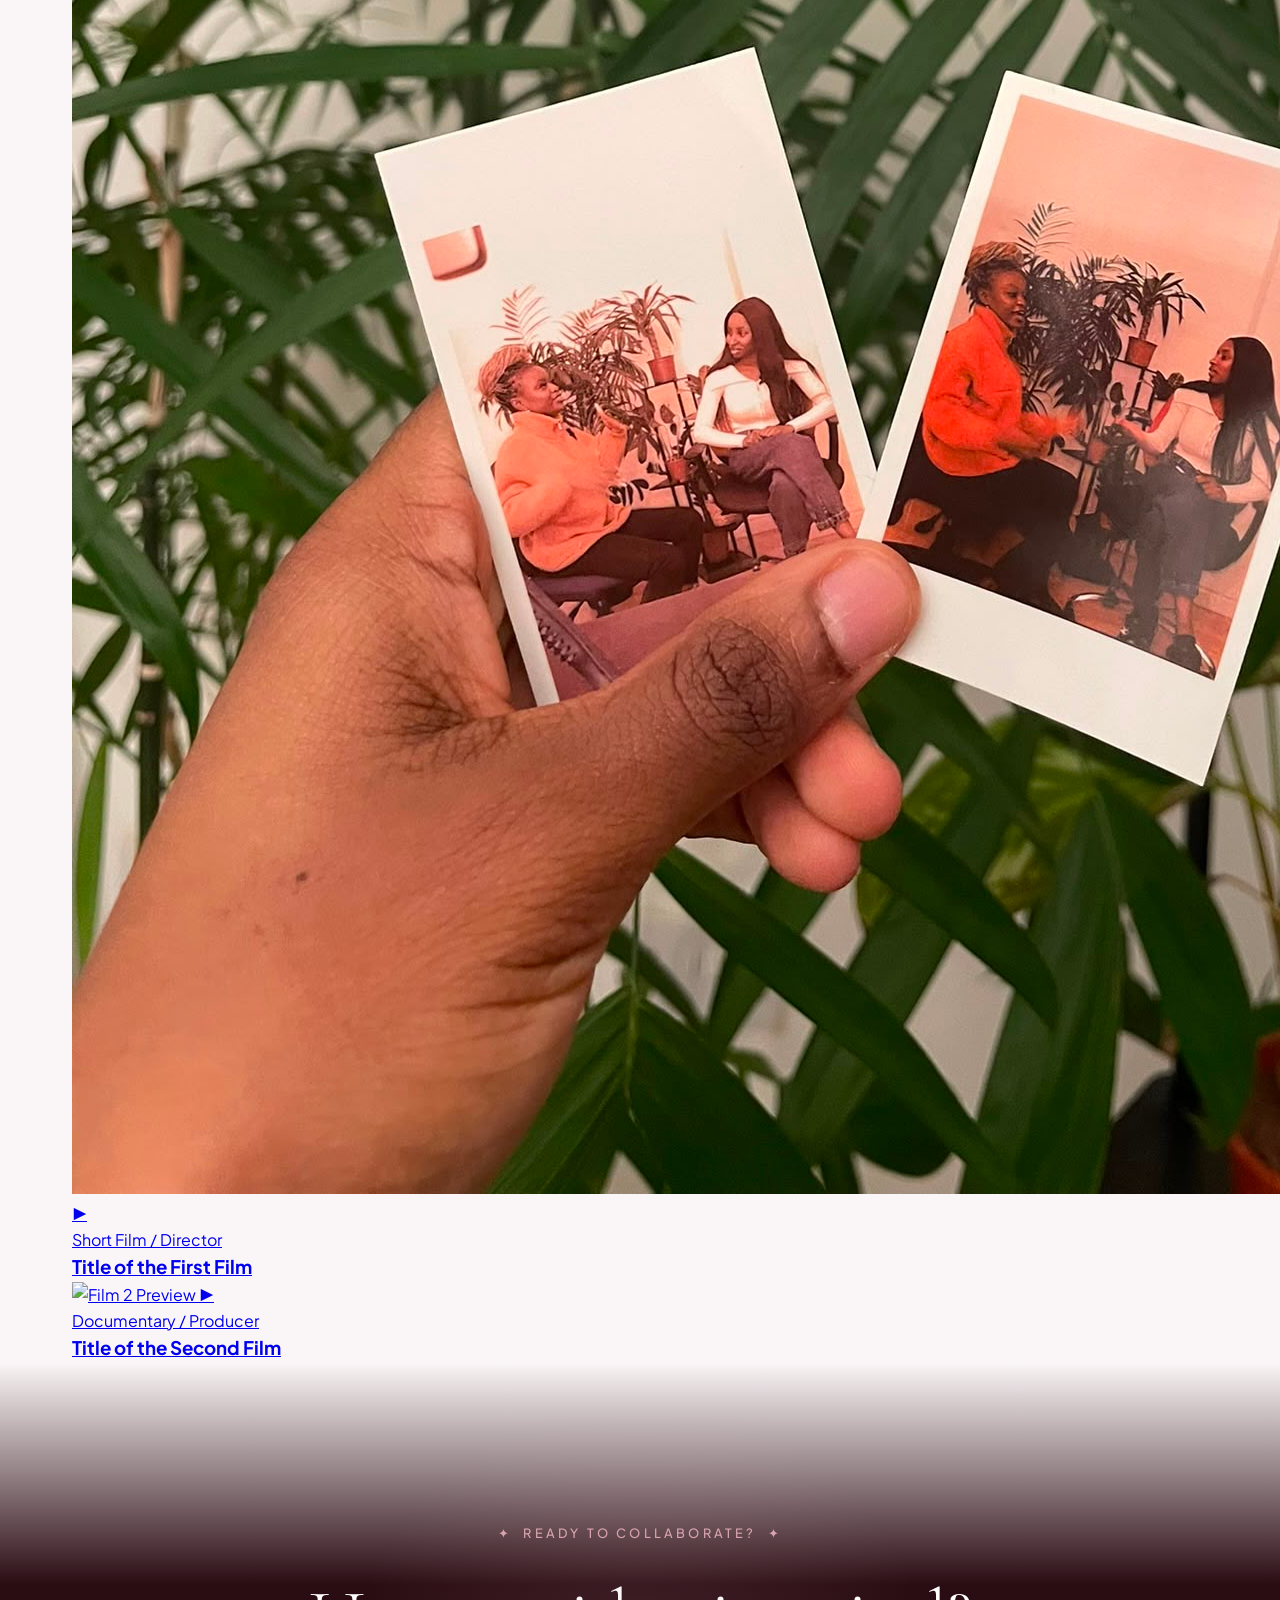
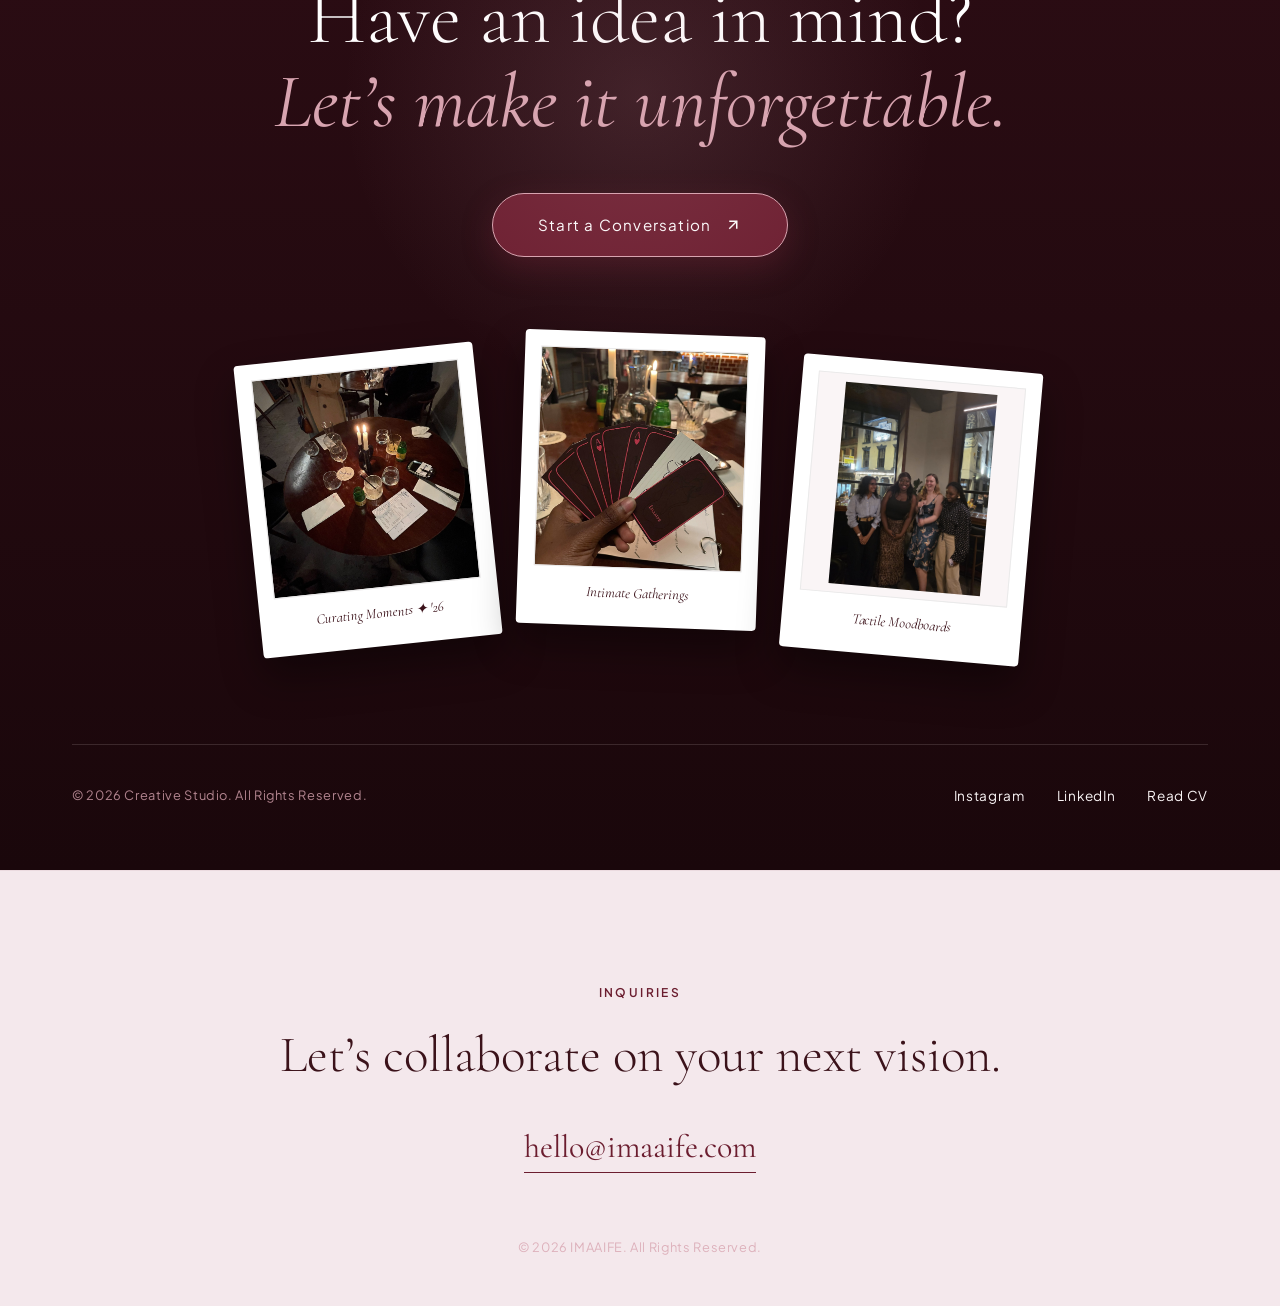
==== commit 8bc393e4: "Updated index" ====
--- a/index.html
+++ b/index.html
@@ -90,27 +90,28 @@
     </div>
   </section>
 
- <!-- 4. FLOATING EDITORIAL GALLERY SECTION -->
-  <section class="portfolio-section" id="portfolio">
-    <div class="container">
-      <div class="portfolio-header">
-        <div>
-          <span class="section-tag">Curated Archive</span>
-          <h2 class="section-title">Selected Works</h2>
-        </div>
-        <div class="filter-bar">
-          <button class="filter-btn active" data-filter="all">All</button>
-          <button class="filter-btn" data-filter="spatial">Spatial</button>
-          <button class="filter-btn" data-filter="styling">Styling</button>
-          <button class="filter-btn" data-filter="community">Community</button>
-        </div>
-      </div>
-
-      <!-- Floating Gallery Layout -->
-      <div class="floating-gallery">
-        
-        <!-- Item 1: Large Floating Card -->
-        <div class="floating-item float-tilt-left" data-category="spatial">
+<!-- 4. FLOATING EDITORIAL GALLERY SECTION -->
+<section class="portfolio-section" id="portfolio">
+  <div class="container">
+    <div class="portfolio-header">
+      <div>
+        <span class="section-tag">Curated Archive</span>
+        <h2 class="section-title">Selected Works</h2>
+      </div>
+      <div class="filter-bar">
+        <button class="filter-btn active" data-filter="all">All</button>
+        <button class="filter-btn" data-filter="spatial">Spatial</button>
+        <button class="filter-btn" data-filter="styling">Styling</button>
+        <button class="filter-btn" data-filter="community">Community</button>
+      </div>
+    </div>
+
+    <!-- Floating Gallery Layout -->
+    <div class="floating-gallery">
+      
+      <!-- Item 1: Large Floating Card (Links to Event 1 Page) -->
+      <div class="floating-item float-tilt-left" data-category="spatial">
+        <a href="event-1.html" class="floating-card-link">
           <div class="floating-card">
             <div class="img-wrapper">
               <img src="WhatsApp Image 2026-07-24 at 23.35.57.jpeg" alt="Spatial Design Conference">
@@ -120,10 +121,12 @@
               <h4>Podcast show</h4>
             </div>
           </div>
-        </div>
-
-        <!-- Item 2: Staggered Tall Floating Card -->
-        <div class="floating-item float-tilt-right offset-down" data-category="styling">
+        </a>
+      </div>
+
+      <!-- Item 2: Staggered Tall Floating Card (Links to Event 2 Page) -->
+      <div class="floating-item float-tilt-right offset-down" data-category="styling">
+        <a href="event-2.html" class="floating-card-link">
           <div class="floating-card">
             <div class="img-wrapper contain-mode">
               <img src="IMG_9278 (1).png" alt="Fashion Moodboard Styling">
@@ -133,10 +136,12 @@
               <h4>Disabilities Function show</h4>
             </div>
           </div>
-        </div>
-
-        <!-- Item 3: Floating Card -->
-        <div class="floating-item float-tilt-left" data-category="community">
+        </a>
+      </div>
+
+      <!-- Item 3: Floating Card (Links to Event 3 Page) -->
+      <div class="floating-item float-tilt-left" data-category="community">
+        <a href="event-3.html" class="floating-card-link">
           <div class="floating-card">
             <div class="img-wrapper">
               <img src="WhatsApp Image 2026-07-24 at 23.40.26 (3).jpeg" alt="Private Dinner Host">
@@ -146,10 +151,12 @@
               <h4>Curated Roundtable & Private Dinner</h4>
             </div>
           </div>
-        </div>
-
-        <!-- Item 4: Wide Offset Card -->
-        <div class="floating-item float-tilt-right wide-item" data-category="community">
+        </a>
+      </div>
+
+      <!-- Item 4: Wide Offset Card (Links to Event 4 Page) -->
+      <div class="floating-item float-tilt-right wide-item" data-category="community">
+        <a href="event-4.html" class="floating-card-link">
           <div class="floating-card">
             <div class="img-wrapper">
               <img src="IMG_7503.png" alt="Gallery Group Gathering">
@@ -159,7 +166,54 @@
               <h4>Style and identity</h4>
             </div>
           </div>
-        </div>
+        </a>
+      </div>
+
+    </div>
+  </div>
+</section>
+
+<!-- 5. NEW FILMS SECTION -->
+<section class="films-section" id="films">
+  <div class="container">
+    <div class="portfolio-header">
+      <div>
+        <span class="section-tag">Motion Archive</span>
+        <h2 class="section-title">Films</h2>
+      </div>
+    </div>
+
+    <div class="films-grid">
+      <!-- Film 1 -->
+      <div class="film-card">
+        <a href="https://vimeo.com/" target="_blank" rel="noopener">
+          <div class="film-thumbnail">
+            <img src="WhatsApp Image 2026-07-24 at 23.35.57.jpeg" alt="Film 1 Preview">
+            <span class="play-btn">&#9654;</span>
+          </div>
+          <div class="film-meta">
+            <span class="film-cat">Short Film / Director</span>
+            <h3>Title of the First Film</h3>
+          </div>
+        </a>
+      </div>
+
+      <!-- Film 2 -->
+      <div class="film-card">
+        <a href="https://vimeo.com/" target="_blank" rel="noopener">
+          <div class="film-thumbnail">
+            <img src="IMG_9278 (1).png" alt="Film 2 Preview">
+            <span class="play-btn">&#9654;</span>
+          </div>
+          <div class="film-meta">
+            <span class="film-cat">Documentary / Producer</span>
+            <h3>Title of the Second Film</h3>
+          </div>
+        </a>
+      </div>
+    </div>
+  </div>
+</section>
 
         
 
@@ -265,4 +319,5 @@
     });
   </script>
 </body>
+
 </html>
